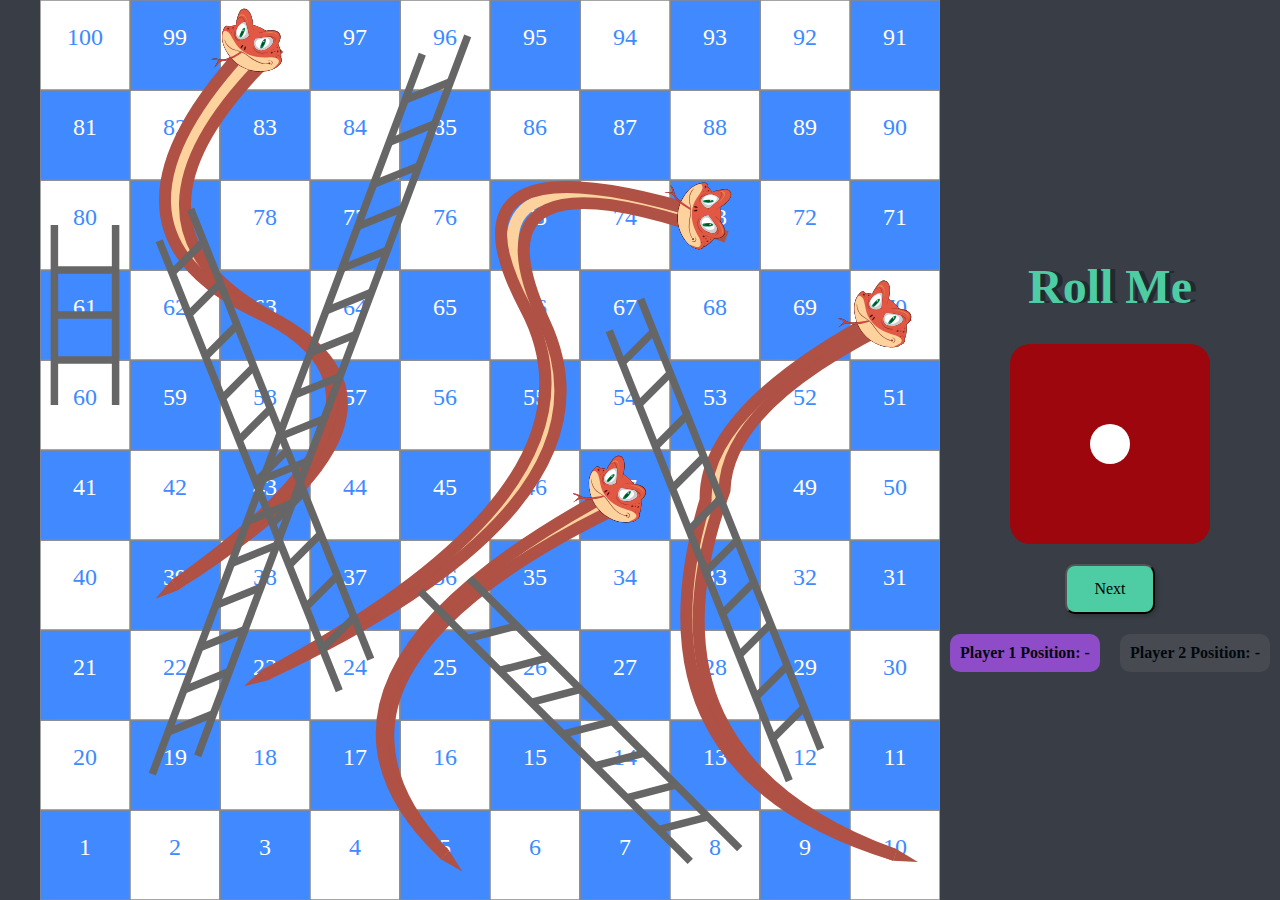
==== dice_game/snake_and_lader.html @ 99a7a760 "Intial setup" ====
<html>
    <head>
        <title>Snake and Ladder</title>
        <link rel="stylesheet" href="./css/dice.css" />
        <link href="../css/base/layout.css" rel="stylesheet">
        <link href="../css/base/base.css" rel="stylesheet">
        <link href="./css/snake_Ladder.css" rel="stylesheet"></link>
        <script src="./snake_and_ladder.js"></script>
        <script src="./dice.js"></script>
    </head>
    <body background="#45f35f">
      
        <div class="layout-row" style="height: 100%;">
            <div class="svgContainer">
                <svg style="height: 100%;" id="svg">
                  <defs>
                    <marker id="snake-tail" markerWidth="8" markerHeight="8" refX="5" refY="5"  orient="auto">
                        <path d="M 5 5.5 L 7 5 L5 4.5 z " stroke="none" fill="rgb(175 81 68)" style="stroke-width:0.5px" />

                      </marker>
                    
                    <marker id="snake-head" markerWidth="15" markerHeight="15" refX="5" refY="5" viewBox="-20 0 150 100" orient="auto">
                      
                       <g style="transform-origin:50px 50px; transform:rotate(252deg) translate(79px, -6px)">
                        <g transform="matrix(0.38, 0, 0, 0.46, -19, -33)" style="">
                            <g></g>
                            <path style="fill:#FED29D;" d="M 122.703 175.673 C 121.829 175.652 120.952 175.613 120.075 175.556 C 121.11 175.688 122.148 175.809 123.19 175.907 C 123.733 175.958 124.277 175.997 124.82 176.039 C 125.571 175.904 126.318 175.754 127.065 175.6 C 125.612 175.681 124.156 175.707 122.703 175.673 Z"></path>
                            <g transform="matrix(1, 0, 0, 1, 51.592352, 73.885325)">
                              <g>
                                <path d="M141.418,81.344c1.76-2.246,3.588-4.438,5.344-6.687c1.708-2.875,2.974-6.06,3.057-9.323
                                          c0.095-3.732-1.948-6.499-4.83-8.134c-1.088-2.441-2.605-4.663-4.329-6.714c-2.182-2.595-4.477-5.103-6.958-7.417
                                          c-2.321-2.166-4.814-4.059-7.449-5.729c0.71-4.661,0.413-10.032-2.101-14.013c-3.088-4.89-9.705-6.271-15.059-5.542
                                          c-6.295,0.857-12.218,3.582-17.672,6.735c-0.537,0.31-1.063,0.636-1.586,0.967c-4.638-0.574-9.326-0.873-14.045-0.929
                                          c-4.019-0.048-8.019,0.132-12.001,0.705c-1.62,0.233-3.225,0.524-4.825,0.84c-1.905-2.897-4.057-5.656-6.374-8.229
                                          c-3.753-4.167-8.083-7.915-13.167-10.366c-4.455-2.147-9.803-3.272-14.335-0.7c-2.323,1.319-4.22,3.356-4.952,5.959
                                          c-0.743,2.643-0.518,5.459-0.116,8.14c0.978,6.53,2.443,13.118,5.22,19.132c-1.352,0.619-2.684,1.284-3.992,2
                                          c-1.813,0.993-3.584,2.055-5.294,3.218c-1.03,0.701-2.099,1.42-3.086,2.225c-0.236-0.032-0.472-0.06-0.71-0.084
                                          c-2.335-0.235-5.014-0.028-6.518,2.023c-1.351,1.842-1.348,4.423-1.239,6.6c0.134,2.663,0.633,5.292,1.512,7.811
                                          C9.641,74.511,19.026,82.394,28.34,88.205c10.862,6.778,22.897,11.527,35.531,13.68c14.001,2.385,28.586,1.87,42.312-1.844
                                          c6.884-1.862,13.684-4.276,19.966-7.679c3.11-1.685,6.004-3.648,8.85-5.741C137.24,84.973,139.48,83.323,141.418,81.344z"></path>
                                <path style="fill:#FFFFFF;" d="M138.86,82.608c-2.638,2.212-5.48,4.278-8.355,6.172c-5.713,3.762-12.019,6.508-18.503,8.637
                                          c-13.092,4.298-26.863,5.899-40.591,4.606c-12.851-1.21-25.254-4.98-36.636-11.051c-9.386-5.006-18.744-11.489-24.632-20.538
                                          C6.922,65.482,4.855,59.576,5.248,53.61c0.082-1.247,0.286-2.596,0.99-3.66c0.919-1.387,2.492-1.762,4.071-1.774
                                          c0.123-0.001,0.245,0.002,0.368,0.004c0.031-0.012,0.066-0.019,0.109-0.013c0.048,0.006,0.097,0.011,0.145,0.017
                                          c0.202,0.006,0.404,0.015,0.606,0.025c0.091,0.001,0.182,0.005,0.272,0.01c0.028,0.002,0.055,0.007,0.083,0.009
                                          c0.037,0.003,0.075,0.003,0.112,0.006c-0.002,0.002-0.003,0.003-0.005,0.005c0.172,0.016,0.344,0.039,0.516,0.068
                                          c0.585,0.03,1.171,0.053,1.756,0.102c1.961,0.165,3.906,0.692,5.791,1.235c0.422,0.121,0.842,0.248,1.262,0.376
                                          c-2.391-1.003-4.815-1.891-7.362-2.363c0.804-0.604,1.603-1.217,2.43-1.781c1.67-1.139,3.385-2.217,5.141-3.219
                                          c1.296-0.739,2.614-1.444,3.949-2.114c0.352,0.739,0.721,1.471,1.116,2.191c0.007,0.012,0.017,0.015,0.028,0.017
                                          c-0.34-0.635-0.584-1.314-0.776-2.009c-0.045-0.106-0.092-0.211-0.136-0.317c0.01-0.005,0.021-0.01,0.031-0.015
                                          c-0.069-0.17-0.135-0.342-0.198-0.514c-0.012,0.005-0.024,0.01-0.035,0.016c-2.03-5.116-3.132-10.679-4.082-16.043
                                          c-0.965-5.448-2.169-12.032,2.994-15.762c4.466-3.226,10.2-1.953,14.769,0.346c4.616,2.323,8.643,5.702,12.114,9.5
                                          c2.42,2.648,4.728,5.394,6.804,8.32c-0.013,0.003-0.026,0.006-0.04,0.008c0.081,0.102,0.162,0.204,0.242,0.306
                                          c0.005-0.001,0.011-0.002,0.016-0.003c0.065,0.093,0.131,0.187,0.197,0.28c0.185,0.245,0.36,0.497,0.516,0.762
                                          c0.972,1.496,1.816,3.121,2.742,4.68c0.695,0.719,1.4,1.428,2.13,2.11c-1.542-2.485-2.874-5.077-4.449-7.551
                                          c-0.088-0.139-0.181-0.276-0.27-0.414c4.519-0.682,9.082-1.157,13.615-1.177c5.348-0.023,10.726,0.233,16.05,0.844
                                          c-2.291,1.527-4.469,3.223-6.631,4.928c-1.889,1.49-3.997,2.936-5.623,4.762c0.8-0.507,1.609-0.998,2.43-1.471
                                          c0.959-0.733,1.957-1.423,2.907-2.14c2.403-1.815,4.804-3.63,7.329-5.273c0.329-0.214,0.661-0.426,0.995-0.635
                                          c0.004,0,0.007,0.001,0.011,0.001c0.555-0.406,1.142-0.764,1.759-1.072c4.346-2.542,9.08-4.637,13.936-5.78
                                          c5.471-1.289,12.254-1.11,16.247,3.501c3.185,3.678,3.615,9.211,3.212,13.886c-0.01-0.006-0.02-0.012-0.031-0.018
                                          c-0.02,0.328-0.058,0.655-0.104,0.982c0.01,0.006,0.02,0.012,0.03,0.018c-0.682,5.813-3.06,11.104-6.305,15.938
                                          c-0.126,0.187,0.152,0.252,0.265,0.123c3.588-4.086,5.579-9.653,6.675-14.9c0.046-0.222,0.09-0.447,0.132-0.674
                                          c1.556,1.004,3.06,2.093,4.496,3.287c2.953,2.456,5.625,5.226,8.14,8.124c1.851,2.132,3.563,4.346,4.866,6.816
                                          c-1.495-0.615-3.137-0.963-4.784-1.022c-2.519-0.09-5.012,0.397-7.505,0.764c0.827-0.004,1.655-0.015,2.482-0.017
                                          c1.392-0.002,2.787,0.029,4.171,0.17c0.246,0.007,0.492,0.018,0.737,0.035c1.422,0.098,2.9,0.425,4.271,0.993
                                          c0.408,0.141,0.809,0.301,1.199,0.488c1.108,0.531,2.035,1.288,2.703,2.288c0.446,0.538,0.827,1.133,1.119,1.793
                                          c1.81,4.089,0.156,8.771-2.078,12.734c-0.029,0.021-0.056,0.045-0.082,0.075C143.517,77.492,141.589,80.32,138.86,82.608z"></path>
                                <path d="M119.555,34.862c-0.311-1.029-0.933-1.954-1.7-2.711c-0.976-0.963-2.214-1.743-3.563-2.043
                                          c-1.667-0.371-3.446-0.279-5.121-0.026c-1.815,0.274-3.587,0.79-5.311,1.413c-0.321,0.116-0.639,0.239-0.958,0.362
                                          c-0.336,0.143-0.671,0.29-1.003,0.443c-1.245,0.576-2.459,1.271-3.783,1.652c-1.415,0.685-2.811,1.41-4.19,2.155
                                          c-3.225,1.742-6.44,3.567-9.503,5.582c-1.657,1.09-3.288,2.221-4.993,3.236c-0.116,0.069-0.233,0.135-0.349,0.202
                                          c-0.013,0.052-0.042,0.102-0.095,0.14c-0.826,0.606-1.789,1.074-2.761,1.393c-0.546,0.179-1.203,0.344-1.821,0.308
                                          c0.519,0.157,1.04,0.193,1.599,0.06c-0.034,0.307-0.058,0.615-0.065,0.925c-0.031,1.432,0.182,2.869,0.608,4.236
                                          c0.85,2.73,2.458,5.324,4.61,7.218c4.158,3.66,10.365,4.406,15.538,2.779c5.594-1.759,10.341-5.708,13.729-10.421
                                          c1.526-2.123,2.839-4.438,3.759-6.889c0.859-2.288,1.506-4.993,0.665-7.383c-0.435-1.235-1.267-2.169-2.288-2.964
                                          c-1.147-0.892-2.477-1.541-3.878-1.921c-1.462-0.397-2.991-0.513-4.514-0.438c2.583-0.904,5.254-1.52,8.018-1.49
                                          c1.701,0.018,3.286,0.388,4.693,1.38c1.265,0.891,2.214,2.201,2.645,3.687C119.553,35.453,119.565,35.157,119.555,34.862z"></path>
                                <path style="fill:#FFFFFF;" d="M106.434,32.829c1.366,0.16,2.718,0.528,3.942,1.163c1.161,0.602,2.356,1.439,3.112,2.525
                                          c1.385,1.988,1.084,4.65,0.457,6.852c-0.665,2.337-1.772,4.541-3.064,6.592c-2.985,4.74-7.229,8.751-12.419,10.96
                                          c-4.879,2.077-10.79,2.061-15.332-0.882c-2.283-1.48-4.062-3.689-5.242-6.125c-1.051-2.169-1.606-4.597-1.463-7.004
                                          c0.652-0.214,1.271-0.531,1.883-0.834c1.584-0.785,3.077-1.729,4.557-2.692c3.001-1.953,6.065-3.79,9.195-5.529
                                          c3.165-1.759,6.401-3.387,9.746-4.775c0.167-0.069,0.335-0.137,0.502-0.205C103.674,32.714,105.048,32.666,106.434,32.829z"></path>
                                <path d="M62.909,46.594c-0.78,0.852-1.986-0.276-2.57-0.844c-0.887-0.86-1.631-1.867-2.455-2.786
                                          c-2.967-3.312-6.112-6.45-9.267-9.582c-2.849-2.828-5.723-5.75-9.215-7.791c-1.816-1.061-3.777-1.862-5.749-2.581
                                          c-1.718-0.627-3.587-1.308-5.447-1.098c-3.166,0.358-4.205,3.925-4.48,6.606c-0.032,0.307-0.061,0.615-0.088,0.923
                                          c-0.008,0.099,0.149,0.042,0.159-0.034c0.189-1.398,0.56-2.826,1.145-4.113c0.566-1.243,1.481-2.468,2.903-2.72
                                          c1.839-0.327,3.786,0.438,5.486,1.054c1.977,0.717,3.94,1.516,5.752,2.592c0.28,0.166,0.554,0.339,0.826,0.516
                                          c-0.809,0.154-1.508,0.704-2.127,1.23c-0.8,0.68-1.593,1.393-2.327,2.143c-1.635,1.672-2.968,3.655-3.957,5.77
                                          c-1,2.138-1.584,4.434-1.664,6.796c-0.08,2.373,0.298,4.761,1.033,7.015c0.668,2.049,1.572,4.158,3.005,5.794
                                          c1.362,1.556,3.1,2.762,4.985,3.599c1.885,0.837,3.94,1.29,6.007,1.128c2.276-0.179,4.436-0.996,6.405-2.125
                                          c2.015-1.156,3.843-2.643,5.493-4.272c1.594-1.575,2.767-3.557,3.496-5.67c0.14-0.406,0.255-0.818,0.359-1.233
                                          c0.631,0.452,1.378,0.768,2.097,0.423c0.254-0.122,0.449-0.324,0.613-0.548C63.533,46.502,63.087,46.399,62.909,46.594z"></path>
                                <path style="fill:#FFFFFF;" d="M60.034,46.496c-0.488,2.111-1.261,4.133-2.608,5.852c-0.666,0.85-1.455,1.595-2.258,2.313
                                          c-0.826,0.738-1.695,1.431-2.606,2.062c-1.817,1.258-3.835,2.286-6.007,2.752c-2.011,0.431-4.042,0.304-5.994-0.332
                                          c-1.892-0.616-3.667-1.652-5.141-2.988c-1.546-1.401-2.547-3.148-3.328-5.065c-1.708-4.195-2.241-8.971-0.742-13.308
                                          c0.731-2.115,1.843-4.108,3.232-5.861c0.686-0.866,1.443-1.68,2.258-2.426c0.722-0.661,1.409-1.372,2.233-1.911
                                          c0.368-0.24,0.759-0.481,1.18-0.618c2.949,1.987,5.469,4.566,7.982,7.061c3.135,3.114,6.252,6.242,9.193,9.543
                                          c0.796,0.893,1.523,1.849,2.393,2.675c0.072,0.068,0.148,0.139,0.228,0.21C60.043,46.467,60.037,46.481,60.034,46.496z"></path>
                                <path d="M46.787,62.12c-1.578,0.43-3.21,0.61-4.835,0.378c-1.555-0.222-3.048-0.716-4.427-1.469
                                          c-2.845-1.552-5.185-3.991-6.967-6.672c-0.502-0.756-0.967-1.528-1.416-2.316c-0.448-0.787-0.923-1.557-1.245-2.406
                                          c-0.02-0.052-0.111-0.004-0.095,0.042c0.272,0.774,0.495,1.56,0.805,2.321c0.308,0.757,0.701,1.485,1.109,2.193
                                          c0.845,1.469,1.912,2.841,3.08,4.066c2.225,2.334,5.165,4.29,8.408,4.772c1.882,0.28,3.834,0.066,5.609-0.616
                                          C46.971,62.353,47.009,62.06,46.787,62.12z"></path>
                                <path d="M114.156,57.917c-3.68,3.498-8.055,6.214-12.946,7.651c-2.409,0.708-4.905,1.107-7.417,1.138
                                          c-2.484,0.03-4.909-0.308-7.294-0.999c-1.381-0.4-2.724-0.935-3.998-1.601c-1.301-0.68-2.586-1.462-3.708-2.411
                                          c-0.037-0.031-0.114,0.039-0.072,0.075c1.02,0.885,2.051,1.738,3.205,2.445c1.084,0.664,2.23,1.229,3.414,1.691
                                          c2.368,0.924,4.927,1.363,7.463,1.435c5.151,0.146,10.371-1.322,14.839-3.848c2.525-1.427,4.898-3.194,6.854-5.344
                                          C114.742,57.878,114.375,57.709,114.156,57.917z"></path>
                                <path d="M58.341,66.52c-0.089-0.142-0.329-0.14-0.461-0.071c-0.231,0.121-0.43,0.292-0.603,0.493
                                          c-0.682,0.175-1.224,0.996-1.445,1.627c-0.395,1.129-0.422,2.433-0.169,3.596c0.11,0.506,0.287,1.075,0.662,1.45
                                          c0.153,0.153,0.352,0.12,0.526,0.009c0.462-0.294,0.74-0.827,0.959-1.311c0.292-0.645,0.484-1.334,0.628-2.026
                                          c0.149-0.713,0.251-1.441,0.243-2.171C58.675,67.579,58.633,66.988,58.341,66.52z"></path>
                                <path d="M63.617,67.009c0.089-0.142,0.329-0.14,0.461-0.071c0.231,0.121,0.43,0.292,0.603,0.493
                                          c0.682,0.175,1.224,0.996,1.445,1.627c0.395,1.129,0.422,2.433,0.169,3.596c-0.11,0.506-0.287,1.075-0.662,1.45
                                          c-0.154,0.153-0.352,0.12-0.526,0.009c-0.462-0.294-0.74-0.827-0.959-1.311c-0.292-0.645-0.484-1.334-0.629-2.026
                                          c-0.148-0.713-0.251-1.442-0.243-2.171C63.282,68.069,63.324,67.478,63.617,67.009z"></path>
                                <g>
                                  <g>
                                    <path d="M17.984,65.986c0.001,0,0.001,0,0.002,0c0,0,0,0,0,0C18.102,65.98,17.933,65.979,17.984,65.986z"></path>
                                    <path d="M17.858,66.573c0.009-0.009,0.018-0.018,0.022-0.024c-0.001,0-0.001,0.001-0.002,0.001
                                                  C17.864,66.563,17.858,66.57,17.858,66.573z"></path>
                                    <polygon points="17.882,66.546 17.882,66.547 17.881,66.548 17.881,66.547 					"></polygon>
                                    <path d="M117.377,72.755c-0.003,0.022-0.007,0.044-0.01,0.066c-0.001,0.004-0.001,0.006-0.001,0.009
                                                  c-0.001,0.003-0.002,0.004-0.003,0.007c-0.006,0.02-0.013,0.039-0.019,0.058c-0.045-0.037-0.096-0.068-0.143-0.102
                                                  c0.025-0.011,0.05-0.023,0.074-0.039c0.038-0.019,0.073-0.043,0.105-0.071C117.38,72.707,117.38,72.731,117.377,72.755z"></path>
                                  </g>
                                </g>
                                <g>
                                  <ellipse style="fill:#231F20;" cx="96.52" cy="48.929" rx="3.786" ry="10.149"></ellipse>
                                  <path style="fill:#FFFFFF;" d="M97.007,44.451c0,0.789-0.594,1.428-1.326,1.428s-1.326-0.639-1.326-1.428
                                              c0-0.789,0.594-1.428,1.326-1.428S97.007,43.663,97.007,44.451z"></path>
                                </g>
                                <g>
                                  <ellipse style="fill:#231F20;" cx="44.893" cy="47.264" rx="3.299" ry="10.149"></ellipse>
                                  <path style="fill:#FFFFFF;" d="M45.317,42.786c0,0.789-0.517,1.428-1.156,1.428c-0.638,0-1.156-0.639-1.156-1.428
                                              c0-0.789,0.517-1.428,1.156-1.428C44.8,41.358,45.317,41.998,45.317,42.786z"></path>
                                </g>
                                <g>
                                  <path d="M129.083,74.553c-0.318-0.207-0.725-0.242-1.094-0.225c-0.454,0.021-0.904,0.098-1.351,0.18
                                              c-0.24,0.044-0.476,0.103-0.714,0.155c-0.272,0.059-0.617,0.076-0.839,0.257c-0.111,0.09-0.231,0.232-0.19,0.389
                                              c0.015,0.057,0.051,0.093,0.094,0.12c-0.002,0.002-0.005,0.003-0.007,0.005c0.004,0.004,0.01,0.006,0.014,0.01
                                              c-0.021,0.139,0.01,0.287,0.141,0.366c0.321,0.193,0.64,0.386,0.958,0.58c-0.57,0.363-1.182,0.669-1.774,0.944
                                              c-1.301,0.606-2.657,1.092-4.017,1.546c-3.397,1.134-6.84,2.059-10.387,2.585c-7.854,1.166-15.955,0.466-23.793-0.503
                                              c-3.993-0.493-7.969-1.11-11.942-1.742c-3.993-0.635-7.966-1.001-12.014-0.869c-3.973,0.13-7.928,0.638-11.831,1.379
                                              c-3.786,0.719-7.533,1.268-11.4,1.069c-3.823-0.197-7.719-0.934-11.303-2.295c-1.769-0.672-3.484-1.482-5.158-2.362
                                              c-0.8-0.421-1.573-0.855-2.298-1.397c-0.689-0.516-1.347-1.078-2.044-1.582c-0.635-0.459-1.326-0.856-2.04-1.177
                                              c-0.069-0.031-0.19,0.092-0.113,0.145c1.407,0.971,2.483,2.349,3.837,3.392c1.469,1.132,3.222,1.98,4.888,2.782
                                              c3.472,1.671,7.235,2.65,11.048,3.148c3.734,0.488,7.505,0.363,11.22-0.218c2.04-0.319,4.056-0.772,6.096-1.094
                                              c2.056-0.325,4.125-0.576,6.201-0.726c4.118-0.298,8.273-0.211,12.361,0.387c4.053,0.593,8.088,1.287,12.149,1.828
                                              c7.947,1.058,16.135,1.876,24.138,0.986c3.87-0.431,7.66-1.31,11.359-2.519c2.532-0.828,5.344-1.626,7.482-3.289
                                              c0.377,0.243,0.751,0.493,1.113,0.764c0.297,0.222,0.784-0.044,0.94-0.315C129.199,76.591,130.012,75.156,129.083,74.553z
                                               M127.978,76.088c0.025-0.023,0.048-0.049,0.069-0.075c0.047-0.023,0.093-0.047,0.14-0.07c0.044-0.022,0.086-0.048,0.126-0.076
                                              c-0.027,0.096-0.053,0.192-0.089,0.286c-0.011,0.028-0.023,0.055-0.034,0.083C128.12,76.186,128.049,76.137,127.978,76.088z"></path>
                                  <path d="M132.43,71.592c-1.602-1.986-4.476-1.639-6.669-1.045c-1.45,0.393-2.81,0.96-4.174,1.575
                                              c-0.147,0.066-0.122,0.284,0.053,0.21c1.081-0.46,2.263-0.788,3.41-1.038c1.163-0.253,2.375-0.447,3.569-0.398
                                              c0.975,0.04,1.925,0.278,2.641,0.979c0.603,0.59,0.967,1.419,1.039,2.255c0.087,1.003-0.239,2.006-0.882,2.779
                                              c-0.135,0.162-0.236,0.419-0.029,0.572c0.202,0.15,0.504,0.004,0.655-0.146C133.561,75.823,133.798,73.288,132.43,71.592z"></path>
                                  <path d="M58.861,79.228c-0.045,0.08-0.072,0.17-0.065,0.258c-0.394,0.587-0.802,1.165-1.223,1.733
                                              c-1.402,1.891-2.93,3.681-4.485,5.446c-3.022,3.43-6.079,6.856-9.304,10.097c-1.624,1.632-3.305,3.211-5.086,4.672
                                              c-1.743,1.43-3.589,2.79-5.569,3.876c-4.208,2.307-9.016,2.816-13.625,3.854c-1.384,0.312-2.783,0.657-4.153,1.077
                                              c-1.324,0.643-2.6,1.386-3.805,2.235c-0.943,0.665-1.856,1.396-2.634,2.252c-0.089,0.098-0.179,0.201-0.267,0.306
                                              c1.935-0.685,3.791-1.58,5.738-2.237c1.088-0.367,2.208-0.659,3.318-0.948c1.167-0.304,2.344-0.573,3.535-0.761
                                              c1.076-0.169,2.167-0.266,3.255-0.216c-0.815,1.421-0.963,3.154-1.081,4.764c-0.165,2.259-0.49,4.507-0.556,6.772
                                              c-0.016,0.563-0.049,1.133-0.042,1.697c0.006,0.475,0.067,0.976,0.355,1.365c0.014-0.57,0.081-1.14,0.176-1.692
                                              c0.217-1.263,0.59-2.496,1.016-3.703c0.396-1.123,0.819-2.244,1.285-3.339c0.171-0.402,0.355-0.798,0.552-1.187
                                              c0.209-0.553,0.449-1.097,0.74-1.623c0.87-1.575,2.105-2.873,3.568-3.91c1.52-1.078,3.205-1.899,4.783-2.887
                                              c2.341-1.03,4.414-2.552,6.378-4.174c2.005-1.656,3.908-3.43,5.868-5.138c1.006-0.877,2.043-1.716,3.03-2.613
                                              c0.993-0.903,1.948-1.848,2.858-2.836c0.9-0.977,1.751-1.997,2.559-3.05c0.795-1.036,1.503-2.133,2.287-3.177
                                              c1.705-2.27,3.646-4.391,4.92-6.948C61.743,79.223,60.301,79.195,58.861,79.228z"></path>
                                </g>
                              </g>
                              <g>
                                <path style="fill:#7F271D;" d="M141.409,81.21c1.759-2.246,3.588-4.438,5.343-6.687c1.708-2.876,2.975-6.06,3.057-9.323
                                          c0.095-3.732-1.948-6.499-4.83-8.133c-1.088-2.441-2.605-4.663-4.329-6.714c-2.182-2.595-4.477-5.103-6.957-7.417
                                          c-2.321-2.166-4.814-4.059-7.449-5.729c0.71-4.661,0.413-10.032-2.101-14.013c-3.088-4.89-9.705-6.271-15.059-5.542
                                          c-6.295,0.857-12.218,3.582-17.672,6.735c-0.537,0.31-1.063,0.636-1.586,0.967c-4.638-0.574-9.326-0.873-14.045-0.929
                                          c-4.019-0.048-8.019,0.132-12.001,0.705c-1.62,0.233-3.225,0.524-4.825,0.84c-1.905-2.897-4.057-5.656-6.374-8.229
                                          c-3.753-4.167-8.083-7.915-13.167-10.366C34.96,5.226,29.611,4.101,25.08,6.673c-2.323,1.319-4.22,3.356-4.952,5.959
                                          c-0.743,2.643-0.518,5.459-0.116,8.14c0.978,6.53,2.443,13.118,5.22,19.132c-1.352,0.619-2.684,1.284-3.992,2
                                          c-1.813,0.993-3.584,2.055-5.294,3.218c-1.03,0.701-2.099,1.42-3.086,2.225c-0.236-0.032-0.472-0.06-0.71-0.084
                                          c-2.335-0.234-5.014-0.028-6.518,2.023c-1.351,1.842-1.348,4.423-1.239,6.6c0.134,2.663,0.633,5.292,1.511,7.811
                                          C9.632,74.378,19.017,82.26,28.331,88.072c10.862,6.777,22.897,11.527,35.531,13.679c14,2.385,28.586,1.87,42.312-1.844
                                          c6.884-1.862,13.684-4.276,19.966-7.679c3.11-1.685,6.004-3.648,8.851-5.741C137.231,84.839,139.471,83.189,141.409,81.21z"></path>
                                <path style="fill:#E15845;" d="M138.852,82.474c-2.638,2.212-5.48,4.279-8.355,6.172c-5.713,3.762-12.019,6.508-18.503,8.637
                                          c-13.092,4.298-26.863,5.899-40.591,4.606c-12.851-1.21-25.254-4.979-36.636-11.051C25.381,85.832,16.022,79.349,10.135,70.3
                                          c-3.221-4.951-5.288-10.857-4.895-16.824c0.082-1.247,0.286-2.596,0.99-3.66c0.918-1.387,2.492-1.762,4.071-1.774
                                          c0.123-0.001,0.245,0.002,0.368,0.004c0.031-0.012,0.066-0.019,0.109-0.013c0.048,0.006,0.097,0.011,0.145,0.017
                                          c0.202,0.006,0.404,0.015,0.606,0.025c0.091,0.001,0.182,0.005,0.271,0.01c0.028,0.002,0.055,0.007,0.083,0.009
                                          c0.037,0.003,0.075,0.003,0.112,0.006c-0.002,0.002-0.004,0.004-0.005,0.005c0.172,0.016,0.344,0.039,0.515,0.068
                                          c0.585,0.03,1.171,0.053,1.756,0.102c1.961,0.165,3.906,0.692,5.791,1.235c0.422,0.122,0.842,0.248,1.262,0.376
                                          c-2.391-1.003-4.816-1.891-7.362-2.363c0.804-0.604,1.603-1.217,2.43-1.781c1.67-1.139,3.385-2.217,5.141-3.219
                                          c1.296-0.739,2.614-1.444,3.949-2.114c0.352,0.739,0.721,1.471,1.116,2.191c0.007,0.012,0.017,0.015,0.028,0.017
                                          c-0.34-0.635-0.584-1.314-0.776-2.009c-0.045-0.106-0.092-0.211-0.136-0.317c0.01-0.005,0.021-0.01,0.031-0.015
                                          c-0.069-0.171-0.135-0.342-0.199-0.514c-0.012,0.005-0.023,0.01-0.035,0.016c-2.03-5.116-3.132-10.679-4.082-16.043
                                          c-0.965-5.448-2.169-12.032,2.994-15.762c4.466-3.226,10.2-1.953,14.769,0.346c4.616,2.323,8.643,5.702,12.114,9.5
                                          c2.42,2.648,4.728,5.394,6.804,8.32c-0.013,0.003-0.026,0.005-0.04,0.008c0.081,0.102,0.162,0.204,0.242,0.306
                                          c0.006-0.001,0.011-0.002,0.016-0.003c0.065,0.093,0.131,0.187,0.197,0.28c0.185,0.245,0.36,0.497,0.516,0.762
                                          c0.972,1.496,1.816,3.121,2.742,4.68c0.695,0.719,1.4,1.428,2.13,2.11c-1.542-2.485-2.874-5.077-4.449-7.551
                                          c-0.088-0.139-0.181-0.276-0.271-0.414c4.519-0.682,9.082-1.157,13.615-1.177c5.348-0.023,10.726,0.233,16.05,0.844
                                          c-2.291,1.527-4.469,3.223-6.631,4.928c-1.89,1.49-3.997,2.936-5.623,4.762c0.8-0.507,1.609-0.998,2.43-1.471
                                          c0.959-0.733,1.957-1.422,2.907-2.14c2.403-1.815,4.804-3.629,7.329-5.273c0.329-0.214,0.661-0.426,0.995-0.636
                                          c0.004,0,0.007,0.001,0.011,0.001c0.555-0.406,1.142-0.764,1.759-1.072c4.346-2.542,9.08-4.637,13.936-5.78
                                          c5.471-1.289,12.254-1.11,16.247,3.501c3.184,3.678,3.615,9.211,3.212,13.886c-0.01-0.006-0.02-0.012-0.03-0.018
                                          c-0.02,0.328-0.058,0.655-0.104,0.982c0.01,0.006,0.02,0.012,0.03,0.018c-0.682,5.813-3.06,11.104-6.305,15.938
                                          c-0.126,0.187,0.152,0.252,0.265,0.123c3.588-4.087,5.579-9.653,6.675-14.901c0.046-0.222,0.09-0.447,0.132-0.674
                                          c1.556,1.004,3.061,2.093,4.496,3.287c2.953,2.456,5.625,5.226,8.14,8.124c1.851,2.132,3.563,4.346,4.866,6.816
                                          c-1.495-0.615-3.137-0.963-4.784-1.022c-2.519-0.09-5.012,0.397-7.505,0.764c0.827-0.004,1.655-0.015,2.482-0.017
                                          c1.392-0.002,2.787,0.029,4.171,0.17c0.246,0.007,0.492,0.018,0.737,0.035c1.422,0.098,2.9,0.425,4.271,0.993
                                          c0.408,0.141,0.809,0.301,1.199,0.488c1.108,0.531,2.035,1.288,2.703,2.288c0.446,0.538,0.827,1.133,1.119,1.793
                                          c1.81,4.089,0.156,8.77-2.078,12.734c-0.029,0.021-0.056,0.045-0.082,0.075C143.508,77.358,141.58,80.186,138.852,82.474z"></path>
                                <path style="fill:#E15845;" d="M62.036,31.106c3.254-0.582,6.566-0.89,9.872-0.872c3.224,0.018,6.489,0.336,9.593,1.239
                                          c0.242-0.186,0.482-0.372,0.718-0.558c2.162-1.705,4.34-3.401,6.631-4.928c-5.325-0.611-10.702-0.867-16.05-0.844
                                          c-4.533,0.019-9.096,0.494-13.615,1.177c0.09,0.138,0.182,0.275,0.27,0.414C60.367,28.166,61.199,29.637,62.036,31.106z"></path>
                                <path style="fill:#E15845;" d="M15.248,74.186c-2.143-4.119-4.072-8.501-4.766-13.125c-0.327-2.175-0.415-4.532,0.417-6.612
                                          c0.76-1.901,2.255-3.372,4.279-3.834c2.139-0.489,4.417-0.019,6.467,0.636c1.233,0.394,2.43,0.887,3.609,1.422
                                          c-0.721-0.652-1.471-1.27-2.26-1.842c-1.402-1.017-2.884-1.917-4.361-2.819c-0.28-0.171-0.238-0.518,0-0.697
                                          c1.929-1.452,3.839-3.194,6.14-4.031c0.439-0.16,0.902-0.285,1.369-0.205c0.532,0.09,1.046,0.33,1.526,0.567
                                          c0.089,0.044,0.175,0.093,0.263,0.139c-0.767-1.147-1.505-2.314-2.225-3.492l-0.003,0.001c0.044,0.107,0.091,0.211,0.136,0.317
                                          c0.192,0.695,0.436,1.374,0.776,2.009c-0.011-0.002-0.022-0.005-0.028-0.017c-0.395-0.72-0.764-1.452-1.116-2.191
                                          c-1.335,0.67-2.653,1.375-3.949,2.114c-1.756,1.002-3.471,2.08-5.141,3.218c-0.827,0.564-1.626,1.177-2.43,1.781
                                          c2.546,0.473,4.97,1.361,7.362,2.363c-0.42-0.128-0.84-0.255-1.262-0.376c-1.886-0.543-3.83-1.07-5.791-1.235
                                          c-0.584-0.049-1.17-0.072-1.756-0.102c-0.171-0.028-0.343-0.052-0.515-0.068c0.002-0.002,0.003-0.004,0.005-0.005
                                          c-0.037-0.003-0.074-0.003-0.112-0.006c-0.028-0.002-0.055-0.007-0.083-0.009c-0.089-0.006-0.18-0.009-0.271-0.01
                                          c-0.202-0.011-0.404-0.019-0.606-0.025c-0.048-0.006-0.097-0.01-0.145-0.016c-0.043-0.006-0.078,0.001-0.109,0.013
                                          c-0.123-0.002-0.245-0.005-0.368-0.004c-1.579,0.012-3.152,0.387-4.071,1.774c-0.705,1.064-0.908,2.414-0.99,3.66
                                          C4.846,59.443,6.913,65.349,10.135,70.3c2.312,3.554,5.165,6.707,8.339,9.535C17.33,77.992,16.249,76.11,15.248,74.186z"></path>
                                <path style="fill:#E15845;" d="M147.979,61.881c-0.292-0.66-0.673-1.255-1.119-1.793c-0.668-1-1.595-1.757-2.703-2.288
                                          c-0.389-0.187-0.79-0.347-1.199-0.488c-1.37-0.568-2.849-0.895-4.271-0.993c-0.245-0.017-0.491-0.028-0.737-0.035
                                          c-1.384-0.141-2.779-0.173-4.171-0.17c-0.827,0.001-1.655,0.013-2.482,0.017c2.493-0.367,4.986-0.853,7.505-0.764
                                          c1.647,0.059,3.288,0.407,4.784,1.022c-1.303-2.47-3.015-4.684-4.866-6.816c-2.515-2.897-5.187-5.668-8.14-8.124
                                          c-1.436-1.194-2.94-2.283-4.496-3.287c-0.042,0.227-0.086,0.452-0.132,0.674c-0.726,3.475-1.848,7.087-3.563,10.32
                                          c0.645-0.336,1.33-0.584,2.06-0.685c1.371-0.189,2.625,0.223,3.84,0.828c2.367,1.178,5.029,3.052,6.052,5.587
                                          c0.128,0.318-0.232,0.54-0.497,0.497c-3.485-0.567-6.802,0.924-9.934,2.396c3.186-0.202,6.394-0.427,9.578-0.082
                                          c2.924,0.316,6.247,1.126,8.005,3.707c2.13,3.126,0.918,7.377-0.769,10.403c-2.226,3.993-5.686,7.267-9.262,10.046
                                          c-3.806,2.958-7.999,5.336-12.321,7.453c-5.212,2.552-10.64,4.66-16.192,6.343c-11.252,3.41-23.139,5.225-34.896,5.354
                                          c-1.167,0.013-2.334,0.004-3.499-0.013c2.267,0.379,4.552,0.681,6.851,0.897c13.728,1.293,27.499-0.308,40.591-4.606
                                          c6.485-2.129,12.79-4.875,18.503-8.637c2.875-1.893,5.717-3.959,8.355-6.172c2.728-2.288,4.656-5.116,6.967-7.784
                                          c0.026-0.03,0.054-0.053,0.082-0.075C148.135,70.652,149.788,65.97,147.979,61.881z"></path>
                                <path style="fill:#E5894C;" d="M116.994,23.399c-1.234-0.934-2.748-1.423-4.269-1.622c-3.196-0.418-6.638,0.158-9.69,1.112
                                          c-4.158,1.301-8.076,3.365-11.665,5.819c-2.282,1.561-4.498,3.27-6.595,5.091c0.613-0.424,1.23-0.84,1.854-1.244
                                          c3.074-1.987,6.294-3.75,9.62-5.276c2.974-1.365,6.073-2.661,9.255-3.454c4.379-1.09,9.819-1.23,13.373,1.765
                                          C118.398,24.751,117.783,23.996,116.994,23.399z"></path>
                                <path style="fill:#E5894C;" d="M31.778,16.644c-1.652-0.386-3.487-0.547-5.094,0.113c-1.584,0.651-2.542,2.034-3.065,3.611
                                          c-0.527,1.586-0.722,3.288-0.644,4.954c0.035,0.741,0.127,1.504,0.316,2.237c0.178-2.609,0.907-5.286,2.781-7.153
                                          c1.861-1.855,4.492-2.311,7.006-1.843c3.709,0.69,6.987,2.984,9.879,5.29c1.645,1.312,3.22,2.708,4.805,4.09
                                          c0.607,0.529,1.215,1.054,1.823,1.581c-0.076-0.091-0.15-0.183-0.227-0.274C44.668,23.73,39.058,18.345,31.778,16.644z"></path>
                                <path style="fill:#E15845;" d="M32.138,6.429c2.029,0.45,3.935,1.294,5.657,2.452c1.706,1.148,3.249,2.52,4.764,3.904
                                          c3.2,2.922,6.163,6.135,8.852,9.535c1.359,1.718,2.645,3.497,3.789,5.366c0.777,1.27,1.52,2.569,2.036,3.968
                                          c0.437,1.184,0.828,2.393,1.113,3.623c0.219,0.945,0.584,2.297,0.114,3.224c-0.522,1.031-1.794,0.631-2.569,0.171
                                          c-1.093-0.649-2.024-1.574-2.908-2.477c-1.146-1.17-2.321-2.306-3.444-3.499c-1.333-1.417-2.645-2.854-4.006-4.244
                                          c-2.692-2.75-5.623-5.382-9.153-7.002c-2.892-1.327-6.34-1.458-8.922,0.613c-2.208,1.771-3.264,4.533-3.495,7.295
                                          c2.368-2.427,6.097-4.151,9.236-2.254c0.21,0.127,0.282,0.459,0.082,0.634c-0.371,0.326-0.729,0.667-1.07,1.025
                                          c-2.861,3.007-4.511,7.022-5.237,11.066c-0.76,4.231-0.525,8.703,0.838,12.79c1.306,3.917,3.771,7.489,7.376,9.605
                                          c2.566,1.506,5.436,2.164,8.401,1.884c3.063-0.289,5.999-1.487,8.619-3.058c2.422-1.452,4.629-3.274,6.542-5.352
                                          c1.843-2.002,3.594-4.512,3.536-7.348c-0.005-0.259,0.263-0.463,0.511-0.389c1.535,0.453,2.152-1.058,2.437-2.298
                                          c0.35-1.523,0.373-3.123,0.335-4.679c-0.039-1.58-0.18-3.085-0.65-4.609c-1.138-3.689-3.516-6.771-5.395-10.105
                                          c-0.114,0.017-0.228,0.032-0.341,0.049c0.09,0.138,0.182,0.275,0.27,0.414c1.575,2.474,2.907,5.066,4.449,7.551
                                          c-0.73-0.682-1.435-1.391-2.13-2.11c-0.926-1.559-1.771-3.184-2.742-4.68c-0.156-0.265-0.331-0.517-0.516-0.762
                                          c-0.066-0.093-0.131-0.186-0.196-0.28c-0.006,0.001-0.011,0.002-0.017,0.003c-0.08-0.102-0.161-0.205-0.242-0.306
                                          c0.013-0.003,0.026-0.006,0.04-0.008c-2.076-2.926-4.384-5.672-6.804-8.32c-3.471-3.798-7.498-7.177-12.114-9.5
                                          c-3.128-1.574-6.802-2.667-10.242-2.164C30.008,6.099,31.08,6.195,32.138,6.429z"></path>
                                <path style="fill:#E15845;" d="M124.078,25.803c-0.006,0.325-0.035,0.649-0.114,0.964c-0.315,1.263-1.484,2.011-2.767,1.921
                                          c-1.802-0.127-3.479-1.401-4.954-2.329c-0.807-0.507-1.619-1.032-2.493-1.419c-1.087-0.483-2.354-0.584-3.53-0.613
                                          c-2.735-0.067-5.429,0.593-7.993,1.496c-5.152,1.815-9.832,4.527-14.296,7.646c-4.091,2.858-7.347,6.825-11.701,9.318
                                          c-0.147,0.084-0.373,0.072-0.489-0.063c-1.061-1.235-0.69-2.838,0-4.161c0.887-1.7,2.239-3.168,3.581-4.519
                                          c0.081-0.082,0.166-0.16,0.248-0.241c-0.182,0.135-0.366,0.266-0.546,0.403c-0.82,0.473-1.63,0.964-2.43,1.471
                                          c1.626-1.826,3.734-3.272,5.623-4.762c2.162-1.705,4.34-3.401,6.631-4.928c-0.397-0.046-0.795-0.085-1.193-0.127
                                          c-0.29,0.18-0.584,0.353-0.871,0.538c-5.153,3.324-10.103,7.642-12.555,13.399c-1.257,2.949-1.65,6.081-1.47,9.265
                                          c0.174,3.069,0.827,6.165,2.219,8.922c1.419,2.81,3.575,5.045,6.321,6.578c2.782,1.553,5.919,2.366,9.094,2.508
                                          c6.488,0.289,12.929-1.963,18.485-5.172c3.719-2.148,7.348-4.808,10.173-8.104c-0.067-0.024-0.105-0.086-0.043-0.18
                                          c3.245-4.834,5.623-10.126,6.305-15.938c-0.01-0.006-0.02-0.012-0.03-0.018c0.046-0.326,0.084-0.653,0.104-0.982
                                          c0.01,0.006,0.021,0.012,0.03,0.018C125.725,33.163,125.552,29.144,124.078,25.803z"></path>
                                <path style="fill:#FED29D;" d="M142.028,76.853c1.195-2.24,2.281-4.622,2.741-7.135c0.331-1.812,0.29-3.907-0.998-5.36
                                          c-1.701-1.919-4.624-2.175-7.018-2.192c-4.992-0.035-9.844,1.409-14.321,3.539c-8.785,4.18-17.913,7.554-27.445,9.577
                                          c-9.402,1.996-19.113,2.704-28.681,1.649c-4.806-0.53-9.564-1.494-14.185-2.92c-4.721-1.458-9.176-3.488-13.504-5.859
                                          c-4.158-2.278-8.209-4.744-12.339-7.071c-3.84-2.163-8.143-4.405-12.67-4.34c-2.029,0.029-4.747,0.487-5.914,2.384
                                          c-0.914,1.484-0.611,3.375-0.133,4.952c0.691,2.28,1.887,4.4,3.148,6.407c1.187,1.891,2.491,3.708,3.846,5.484
                                          c5.645,6.187,12.917,10.977,20.212,14.869c11.382,6.071,23.785,9.84,36.636,11.051c13.728,1.293,27.499-0.308,40.591-4.606
                                          c6.485-2.129,12.79-4.875,18.503-8.637c2.684-1.767,5.332-3.691,7.819-5.738C139.659,80.952,140.915,78.939,142.028,76.853z"></path>
                                <path style="fill:#FED29D;" d="M127.098,86.252c-6.401,3.071-12.96,5.621-19.825,7.45c-13.458,3.586-27.59,4.74-41.455,3.441
                                          c-12.988-1.217-26.513-4.342-37.482-11.707c-5.375-3.609-10.122-8.449-13.606-13.912c-1.662-2.607-2.913-5.448-3.91-8.371
                                          c-0.603-1.768-1.171-3.877-0.855-5.79c-0.932,0.363-1.754,0.92-2.272,1.761c-0.914,1.484-0.611,3.375-0.133,4.952
                                          c0.691,2.28,1.887,4.4,3.148,6.407c1.187,1.891,2.491,3.708,3.846,5.484c5.645,6.188,12.917,10.978,20.212,14.869
                                          c11.382,6.071,23.785,9.84,36.636,11.051c13.728,1.293,27.499-0.308,40.591-4.606c6.485-2.129,12.79-4.875,18.503-8.637
                                          c2.684-1.767,5.332-3.691,7.819-5.738c0.98-1.428,1.912-2.887,2.778-4.382C136.694,81.531,131.88,83.958,127.098,86.252z"></path>
                                <path style="fill:#FED29D;" d="M133.335,69.404c-1.3-0.657-2.9-0.641-4.307-0.43c-1.597,0.24-3.168,0.759-4.602,1.502
                                          c-0.676,0.351-1.385,0.764-1.99,1.278c0.933-0.383,1.891-0.709,2.864-0.969c2.181-0.581,5.525-1.194,7.07,0.974
                                          c1.167,1.637,0.566,3.841-0.048,5.719c1.248-1.102,2.255-2.617,2.653-4.174C135.389,71.686,134.851,70.17,133.335,69.404z"></path>
                                <path style="fill:#FED29D;" d="M124.767,76.092c-0.922,0.34-1.854,0.651-2.796,0.931c-3.822,1.137-7.767,1.793-11.715,2.303
                                          c-4.028,0.52-8.047,0.853-12.111,0.839c-8.231-0.027-16.404-1.111-24.585-1.891c-4.097-0.391-8.205-0.706-12.322-0.772
                                          c-3.578-0.057-7.131,0.143-10.691,0.475c-6.234,0.58-12.525,1.346-18.789,0.768c-4.554-0.42-8.967-1.661-12.771-4.053
                                          c2.087,2.625,5.053,4.561,8.068,5.937c3.954,1.805,8.317,2.499,12.645,2.413c2.423-0.048,4.835-0.33,7.221-0.747
                                          c2.327-0.406,4.617-0.992,6.955-1.333c4.415-0.645,8.886-0.686,13.331-0.379c8.906,0.616,17.655,2.548,26.539,3.358
                                          c4.454,0.406,8.946,0.525,13.401,0.067c2.062-0.212,4.127-0.472,6.178-0.778c2.546-0.38,5.105-0.827,7.572-1.575
                                          c0.984-0.299,1.983-0.639,2.865-1.178c0.499-0.305,1.08-0.749,1.044-1.337c-0.016-0.26,0.178-0.389,0.38-0.388
                                          c-0.018-0.031-0.032-0.064-0.05-0.095c-0.26-0.451,0.438-0.857,0.697-0.408c0.353,0.611,0.613,1.268,0.938,1.893
                                          c1.032-0.465,1.822-1.569,2.273-2.548c0.476-1.035,0.78-2.691-0.354-3.432c-0.992-0.648-2.476-0.519-3.59-0.383
                                          c-0.83,0.101-1.697,0.263-2.509,0.538c0.776,0.304,1.543,0.631,2.272,1.038C125.187,75.535,125.077,75.978,124.767,76.092z"></path>
                                <path style="fill:#7F271D;" d="M119.547,34.729c-0.312-1.029-0.933-1.955-1.7-2.711c-0.976-0.963-2.213-1.743-3.563-2.043
                                          c-1.667-0.371-3.446-0.279-5.121-0.026c-1.815,0.274-3.587,0.79-5.311,1.413c-0.321,0.116-0.639,0.239-0.958,0.362
                                          c-0.336,0.143-0.671,0.29-1.003,0.443c-1.245,0.576-2.459,1.272-3.782,1.652c-1.415,0.685-2.811,1.41-4.19,2.155
                                          c-3.225,1.742-6.44,3.567-9.504,5.582c-1.657,1.09-3.287,2.221-4.993,3.236c-0.116,0.069-0.233,0.135-0.349,0.202
                                          c-0.013,0.052-0.042,0.102-0.095,0.14c-0.826,0.606-1.789,1.074-2.761,1.393c-0.546,0.179-1.203,0.344-1.821,0.308
                                          c0.519,0.157,1.04,0.193,1.599,0.06c-0.034,0.307-0.058,0.615-0.065,0.925c-0.031,1.432,0.182,2.869,0.608,4.236
                                          c0.85,2.73,2.458,5.324,4.61,7.218c4.158,3.66,10.365,4.406,15.538,2.779c5.594-1.759,10.341-5.708,13.729-10.421
                                          c1.526-2.123,2.839-4.438,3.759-6.89c0.859-2.288,1.506-4.993,0.665-7.382c-0.435-1.235-1.267-2.169-2.288-2.964
                                          c-1.147-0.892-2.476-1.541-3.878-1.921c-1.462-0.397-2.991-0.513-4.514-0.438c2.583-0.904,5.254-1.52,8.018-1.49
                                          c1.701,0.018,3.286,0.388,4.693,1.379c1.265,0.891,2.215,2.201,2.645,3.687C119.544,35.319,119.556,35.023,119.547,34.729z"></path>
                                <path style="fill:#FFFFFF;" d="M106.425,32.695c1.366,0.16,2.717,0.528,3.941,1.163c1.161,0.602,2.356,1.439,3.112,2.525
                                          c1.385,1.988,1.084,4.65,0.457,6.852c-0.665,2.337-1.772,4.541-3.063,6.592c-2.985,4.74-7.229,8.751-12.419,10.96
                                          c-4.879,2.077-10.79,2.061-15.332-0.882c-2.283-1.48-4.062-3.689-5.242-6.125c-1.051-2.169-1.606-4.597-1.463-7.004
                                          c0.652-0.214,1.271-0.531,1.883-0.834c1.584-0.785,3.077-1.729,4.557-2.692c3.001-1.952,6.065-3.79,9.195-5.529
                                          c3.165-1.759,6.401-3.387,9.746-4.775c0.167-0.069,0.335-0.137,0.502-0.205C103.665,32.58,105.039,32.532,106.425,32.695z"></path>
                                <path style="fill:#7F271D;" d="M62.9,46.46c-0.78,0.853-1.986-0.276-2.57-0.844c-0.887-0.86-1.631-1.867-2.455-2.786
                                          c-2.967-3.313-6.112-6.45-9.267-9.582c-2.848-2.828-5.723-5.75-9.215-7.791c-1.816-1.061-3.777-1.862-5.75-2.581
                                          c-1.718-0.627-3.587-1.308-5.447-1.098c-3.166,0.358-4.205,3.925-4.48,6.606c-0.031,0.307-0.061,0.615-0.088,0.923
                                          c-0.009,0.099,0.148,0.042,0.159-0.034c0.189-1.398,0.56-2.826,1.145-4.112c0.566-1.243,1.481-2.468,2.903-2.72
                                          c1.839-0.326,3.786,0.438,5.486,1.054c1.977,0.717,3.94,1.516,5.752,2.592c0.279,0.166,0.554,0.34,0.825,0.516
                                          c-0.809,0.153-1.508,0.704-2.127,1.23c-0.8,0.68-1.593,1.393-2.327,2.143c-1.635,1.672-2.968,3.655-3.957,5.77
                                          c-1,2.138-1.584,4.434-1.664,6.796c-0.08,2.373,0.298,4.761,1.033,7.015c0.668,2.049,1.572,4.158,3.005,5.794
                                          c1.362,1.556,3.1,2.762,4.985,3.599c1.885,0.837,3.94,1.29,6.007,1.128c2.276-0.179,4.437-0.997,6.405-2.125
                                          c2.015-1.156,3.843-2.643,5.493-4.272c1.594-1.575,2.767-3.557,3.496-5.67c0.14-0.406,0.256-0.817,0.359-1.233
                                          c0.631,0.452,1.379,0.768,2.097,0.423c0.254-0.122,0.449-0.324,0.613-0.548C63.525,46.368,63.078,46.266,62.9,46.46z"></path>
                                <path style="fill:#FFFFFF;" d="M60.025,46.362c-0.488,2.111-1.261,4.133-2.608,5.852c-0.666,0.85-1.455,1.595-2.258,2.313
                                          c-0.826,0.738-1.695,1.431-2.606,2.062c-1.817,1.258-3.835,2.286-6.007,2.752c-2.011,0.431-4.042,0.304-5.994-0.332
                                          c-1.892-0.617-3.667-1.652-5.141-2.988c-1.546-1.401-2.547-3.148-3.328-5.065c-1.708-4.194-2.241-8.972-0.742-13.308
                                          c0.731-2.115,1.843-4.108,3.232-5.861c0.686-0.866,1.443-1.68,2.258-2.426c0.722-0.661,1.409-1.373,2.233-1.911
                                          c0.368-0.24,0.759-0.481,1.18-0.618c2.949,1.987,5.469,4.566,7.982,7.061c3.135,3.114,6.252,6.242,9.193,9.542
                                          c0.796,0.893,1.523,1.85,2.393,2.675c0.072,0.068,0.149,0.139,0.228,0.21C60.034,46.334,60.028,46.348,60.025,46.362z"></path>
                                <path style="fill:#7F271D;" d="M46.778,61.986c-1.577,0.43-3.21,0.61-4.835,0.378c-1.555-0.222-3.048-0.716-4.427-1.469
                                          c-2.845-1.552-5.185-3.991-6.967-6.672c-0.502-0.756-0.967-1.528-1.416-2.316c-0.448-0.787-0.923-1.557-1.245-2.406
                                          c-0.02-0.052-0.111-0.005-0.095,0.042c0.272,0.774,0.495,1.56,0.805,2.321c0.308,0.757,0.701,1.485,1.109,2.193
                                          c0.845,1.469,1.912,2.841,3.08,4.066c2.225,2.334,5.164,4.29,8.408,4.772c1.882,0.28,3.834,0.066,5.609-0.616
                                          C46.963,62.22,47,61.926,46.778,61.986z"></path>
                                <path style="fill:#7F271D;" d="M114.148,57.783c-3.68,3.498-8.055,6.214-12.946,7.651c-2.409,0.708-4.905,1.107-7.417,1.138
                                          c-2.484,0.03-4.909-0.308-7.294-0.999c-1.382-0.4-2.724-0.934-3.998-1.601c-1.301-0.68-2.586-1.462-3.708-2.411
                                          c-0.037-0.032-0.114,0.039-0.072,0.075c1.02,0.884,2.051,1.738,3.205,2.445c1.084,0.664,2.23,1.229,3.414,1.691
                                          c2.368,0.924,4.927,1.363,7.463,1.435c5.151,0.146,10.371-1.322,14.839-3.848c2.525-1.427,4.898-3.194,6.854-5.344
                                          C114.733,57.745,114.366,57.575,114.148,57.783z"></path>
                                <path style="fill:#440200;" d="M58.332,66.386c-0.089-0.142-0.329-0.14-0.461-0.07c-0.231,0.121-0.43,0.292-0.603,0.493
                                          c-0.682,0.176-1.224,0.996-1.445,1.627c-0.395,1.129-0.422,2.433-0.169,3.596c0.11,0.506,0.287,1.075,0.662,1.45
                                          c0.153,0.153,0.352,0.12,0.526,0.01c0.462-0.294,0.74-0.827,0.959-1.311c0.292-0.645,0.484-1.334,0.628-2.026
                                          c0.148-0.713,0.251-1.442,0.243-2.171C58.667,67.446,58.624,66.855,58.332,66.386z"></path>
                                <path style="fill:#440200;" d="M63.608,66.876c0.089-0.142,0.329-0.14,0.461-0.071c0.231,0.121,0.43,0.292,0.603,0.493
                                          c0.682,0.176,1.224,0.996,1.445,1.627c0.395,1.129,0.422,2.433,0.169,3.596c-0.11,0.506-0.287,1.075-0.662,1.45
                                          c-0.153,0.153-0.352,0.12-0.526,0.01c-0.462-0.294-0.74-0.827-0.959-1.311c-0.292-0.645-0.484-1.334-0.628-2.026
                                          c-0.148-0.713-0.251-1.442-0.243-2.171C63.273,67.935,63.315,67.344,63.608,66.876z"></path>
                                <g>
                                  <path style="fill:#008349;" d="M100.297,48.795c0,5.605-1.695,10.149-3.786,10.149c-2.091,0-3.786-4.544-3.786-10.149
                                              s1.695-10.149,3.786-10.149C98.602,38.646,100.297,43.19,100.297,48.795z"></path>
                                  <path style="fill:#005028;" d="M98.952,47.938c0,3.614-1.093,6.543-2.44,6.543c-1.348,0-2.44-2.929-2.44-6.543
                                              c0-3.613,1.093-6.543,2.44-6.543C97.859,41.395,98.952,44.325,98.952,47.938z"></path>
                                  <path style="fill:#FFFFFF;" d="M96.998,44.318c0,0.789-0.594,1.428-1.326,1.428c-0.732,0-1.326-0.639-1.326-1.428
                                              c0-0.789,0.594-1.428,1.326-1.428C96.405,42.89,96.998,43.529,96.998,44.318z"></path>
                                </g>
                                <g>
                                  <ellipse style="fill:#008349;" cx="44.884" cy="47.13" rx="3.299" ry="10.149"></ellipse>
                                  <path style="fill:#005028;" d="M47.041,47.194c0,3.667-0.966,6.639-2.158,6.639c-1.192,0-2.158-2.972-2.158-6.639
                                              s0.966-6.639,2.158-6.639C46.075,40.555,47.041,43.527,47.041,47.194z"></path>
                                  <path style="fill:#FFFFFF;" d="M45.308,42.653c0,0.789-0.517,1.428-1.156,1.428c-0.638,0-1.156-0.639-1.156-1.428
                                              c0-0.789,0.517-1.428,1.156-1.428C44.791,41.225,45.308,41.864,45.308,42.653z"></path>
                                </g>
                                <path style="fill:#CBCCCE;" d="M113.479,36.383c-0.756-1.085-1.951-1.923-3.112-2.525c-1.224-0.635-2.576-1.003-3.941-1.163
                                          c-1.387-0.163-2.76-0.115-4.125,0.044c-0.168,0.068-0.335,0.136-0.502,0.205c-3.346,1.388-6.581,3.017-9.746,4.775
                                          c-3.13,1.739-6.194,3.577-9.195,5.529c-1.48,0.963-2.973,1.907-4.557,2.692c-0.612,0.303-1.231,0.62-1.883,0.834
                                          c-0.144,2.408,0.412,4.836,1.462,7.004c1.18,2.436,2.959,4.645,5.242,6.125c4.541,2.943,10.453,2.959,15.332,0.882
                                          c5.19-2.209,9.434-6.22,12.419-10.96c1.291-2.051,2.398-4.255,3.063-6.592C114.563,41.033,114.864,38.371,113.479,36.383z
                                           M105.642,50.362c-3.018,5.032-8.786,9.125-14.83,8.909c-2.977-0.106-5.981-1.3-8.123-3.39c-2.07-2.021-3.029-4.878-1.721-7.591
                                          c1.312-2.72,4.341-4.023,6.723-5.623c1.345-0.903,2.669-1.841,4.072-2.654c0.52-0.301,1.057-0.591,1.61-0.847
                                          c1.069-0.675,2.184-1.274,3.351-1.757c2.426-1.004,5.223-1.475,7.688-0.333c2.376,1.1,3.673,3.37,3.637,5.952
                                          C108.012,45.616,106.955,48.173,105.642,50.362z"></path>
                                <path style="fill:#CBCCCE;" d="M59.812,46.11c-0.87-0.825-1.597-1.782-2.393-2.675c-2.941-3.3-6.058-6.428-9.193-9.542
                                          c-2.512-2.496-5.033-5.074-7.982-7.061c-0.422,0.137-0.813,0.378-1.18,0.618c-0.823,0.538-1.511,1.25-2.233,1.911
                                          c-0.815,0.746-1.572,1.56-2.258,2.426c-1.389,1.754-2.501,3.746-3.232,5.861c-1.5,4.337-0.967,9.114,0.742,13.308
                                          c0.781,1.918,1.782,3.664,3.328,5.065c1.474,1.336,3.249,2.371,5.141,2.988c1.952,0.636,3.983,0.763,5.994,0.332
                                          c2.173-0.466,4.19-1.493,6.007-2.752c0.911-0.631,1.78-1.324,2.606-2.062c0.803-0.718,1.592-1.463,2.258-2.313
                                          c1.347-1.719,2.12-3.741,2.608-5.852c0.003-0.015,0.01-0.029,0.015-0.043C59.961,46.249,59.884,46.178,59.812,46.11z
                                           M52.177,50.18c-0.958,2.322-2.807,4.148-5.13,5.096c-2.469,1.007-5.275,0.922-7.781,0.087c-4.401-1.466-7.288-5.422-7.89-9.95
                                          c-0.425-3.199,0.266-6.486,1.908-9.221c0.151-0.363,0.313-0.72,0.493-1.069c1.049-2.042,2.753-3.776,5.156-3.916
                                          c2.616-0.152,5.204,1.393,7.207,2.912C50.917,37.741,54.669,44.143,52.177,50.18z"></path>
                                <path style="fill:#661B0F;" d="M123.628,55.445c-0.064-0.299-0.205-0.561-0.431-0.766c-0.268-0.242-0.666-0.268-1.004-0.208
                                          c-0.533,0.096-0.997,0.406-1.296,0.836c-0.1,0.049-0.197,0.104-0.289,0.177c-0.441,0.348-0.701,0.888-0.601,1.453
                                          c0.076,0.428,0.348,0.803,0.667,1.085c0.365,0.323,0.85,0.454,1.329,0.388c0.679-0.094,1.198-0.614,1.459-1.219
                                          C123.69,56.664,123.749,56.007,123.628,55.445z"></path>
                                <path style="fill:#661B0F;" d="M128.137,52.271c-0.027-0.123-0.06-0.245-0.088-0.368c-0.028-0.125-0.091-0.221-0.192-0.304
                                          c-0.02-0.017-0.042-0.033-0.063-0.048c-0.063-0.043-0.141-0.087-0.211-0.104c-0.354-0.087-0.73,0.08-0.96,0.356
                                          c-0.128,0.033-0.253,0.074-0.372,0.124c-0.135,0.057-0.286,0.177-0.359,0.306c-0.063,0.111-0.116,0.249-0.077,0.378
                                          c0.03,0.098,0.07,0.189,0.114,0.283c0.024,0.051,0.048,0.1,0.088,0.141c0.13,0.133,0.255,0.231,0.439,0.284
                                          c0.375,0.107,0.773-0.005,1.116-0.16C127.898,53.01,128.222,52.656,128.137,52.271z"></path>
                                <path style="fill:#661B0F;" d="M134.012,49.425c-0.053-0.243-0.165-0.5-0.338-0.682c-0.076-0.081-0.156-0.152-0.244-0.215
                                          c-0.235-0.307-0.529-0.526-0.884-0.678c-0.234-0.1-0.562,0.032-0.752,0.165c-0.229,0.16-0.366,0.377-0.411,0.651
                                          c-0.067,0.405-0.113,0.804-0.108,1.216c0.007,0.559,0.057,1.18,0.5,1.576c0.242,0.215,0.628,0.26,0.934,0.195
                                          c0.435-0.091,0.791-0.368,1.04-0.728C134.044,50.498,134.121,49.924,134.012,49.425z"></path>
                                <path style="fill:#661B0F;" d="M136.368,59.738l-0.003-0.006c-0.001-0.012,0.001-0.025-0.001-0.037
                                          c0.005-0.059-0.009-0.112-0.042-0.161c-0.026-0.082-0.078-0.146-0.154-0.193c-0.052-0.024-0.103-0.048-0.155-0.072
                                          c-0.06-0.009-0.12-0.018-0.18-0.026c-0.104-0.004-0.202,0.014-0.297,0.052c-0.108,0.028-0.208,0.076-0.298,0.144
                                          c-0.098,0.056-0.185,0.139-0.264,0.213c-0.054,0.054-0.101,0.113-0.141,0.179c-0.03,0.062-0.059,0.124-0.089,0.186
                                          c-0.002,0.006-0.005,0.013-0.007,0.019c-0.021,0.067-0.037,0.137-0.041,0.207c-0.006,0.096,0.011,0.19,0.05,0.274
                                          c-0.004,0.018-0.009,0.035-0.012,0.053c-0.006,0.024-0.011,0.048-0.013,0.072c-0.001,0.005-0.002,0.01-0.003,0.015l0.003-0.001
                                          c0,0.021-0.002,0.042,0.002,0.064c-0.003,0.043,0.007,0.083,0.031,0.119c0.02,0.06,0.057,0.108,0.113,0.142
                                          c0.038,0.018,0.076,0.035,0.114,0.053c0.044,0.007,0.089,0.013,0.133,0.019c0.076,0.003,0.149-0.01,0.219-0.039
                                          c0.08-0.02,0.153-0.056,0.22-0.106c0.019-0.011,0.038-0.022,0.057-0.034c0.037-0.024,0.077-0.064,0.107-0.09
                                          c0.047-0.041,0.095-0.081,0.141-0.123c0.009-0.008,0.016-0.017,0.024-0.025c0.048-0.032,0.091-0.067,0.13-0.103
                                          c0.035-0.03,0.07-0.061,0.092-0.082c0.002-0.002,0.005-0.004,0.007-0.006c0.048-0.05,0.111-0.137,0.134-0.17
                                          c0.004-0.005,0.007-0.01,0.01-0.015c0.016-0.026,0.041-0.085,0.043-0.088c-0.004,0.008,0.032-0.06,0.042-0.088
                                          c0.021-0.063,0.041-0.13,0.039-0.196L136.368,59.738z"></path>
                                <path style="fill:#661B0F;" d="M128.263,60.886c-0.434,0-0.84,0.771-0.264,0.771C128.432,61.657,128.839,60.886,128.263,60.886z"></path>
                                <g>
                                  <path style="fill:#661B0F;" d="M129.219,43.631c-0.002-0.006-0.001-0.005-0.001-0.004c-0.003-0.005-0.01-0.02-0.037-0.078
                                              c-0.049-0.107-0.017-0.061-0.101-0.144c-0.079-0.078-0.095-0.106-0.23-0.139c-0.017-0.004-0.177-0.028-0.193-0.028
                                              c-0.01,0-0.2,0.019-0.21,0.021c-0.001,0-0.003,0.001-0.004,0.001c-0.023,0.005-0.195,0.062-0.217,0.07
                                              c-0.004,0.002-0.009,0.003-0.013,0.005c-0.07,0.04-0.14,0.079-0.21,0.118c-0.008,0.007-0.016,0.014-0.024,0.02
                                              c-0.005,0.003-0.009,0.005-0.014,0.008c-0.009,0.006-0.018,0.012-0.026,0.018c-0.011,0.008-0.021,0.018-0.031,0.027
                                              c-0.021,0.012-0.038,0.021-0.039,0.022c0,0,0,0,0,0c-0.047,0.034-0.091,0.071-0.132,0.113c-0.001,0.001-0.002,0.002-0.003,0.003
                                              c-0.006,0.007-0.095,0.122-0.1,0.129c-0.001,0.001-0.001,0.002-0.002,0.002c-0.029,0.043-0.049,0.094-0.068,0.141
                                              c-0.005,0.012-0.009,0.025-0.012,0.038c-0.005,0.021-0.008,0.042-0.013,0.063c-0.002,0.006-0.006,0.011-0.007,0.018
                                              c-0.011,0.043-0.02,0.086-0.032,0.129c-0.006,0.025-0.016,0.048-0.024,0.072c-0.001,0.003-0.003,0.005-0.005,0.008
                                              c-0.033,0.051-0.052,0.107-0.057,0.167c-0.025,0.08-0.026,0.161-0.004,0.243l0.065,0.142c0.037,0.037,0.075,0.073,0.112,0.11
                                              c0.07,0.049,0.146,0.076,0.23,0.08c0.089,0.02,0.179,0.018,0.269-0.006c0.075-0.01,0.149-0.037,0.216-0.071
                                              c0.055-0.028,0.157-0.079,0.222-0.13c0.063-0.05,0.123-0.104,0.183-0.157c0.008-0.007,0.016-0.014,0.025-0.022
                                              c0.016-0.014,0.031-0.029,0.046-0.044c0.031-0.031,0.062-0.063,0.092-0.095c0.007-0.007,0.013-0.014,0.02-0.021
                                              c0.002-0.002,0.004-0.004,0.006-0.007c0.015-0.014,0.025-0.031,0.038-0.046c0.007-0.007,0.013-0.015,0.02-0.023
                                              c0.001-0.001,0.002-0.002,0.003-0.003c-0.001,0.001-0.001,0.001-0.002,0.002c0.008-0.009,0.016-0.019,0.024-0.029
                                              c0.01-0.013,0.021-0.025,0.03-0.038c0.006-0.008,0.011-0.015,0.018-0.024c0.051-0.052,0.089-0.113,0.113-0.181
                                              c-0.015,0.03-0.029,0.061-0.044,0.092c0.071-0.133,0.127-0.239,0.135-0.391C129.238,43.754,129.238,43.69,129.219,43.631z"></path>
                                  <path style="fill:#3A1C5A;" d="M129.218,43.626C129.221,43.631,129.219,43.627,129.218,43.626L129.218,43.626z"></path>
                                </g>
                                <path style="fill:#661B0F;" d="M23.363,45.886c-0.023-0.19-0.111-0.381-0.215-0.54c-0.075-0.116-0.181-0.215-0.281-0.307
                                          c-0.058-0.053-0.122-0.098-0.192-0.134c-0.123-0.062-0.246-0.125-0.383-0.147c-0.099-0.016-0.216-0.041-0.322-0.037
                                          c-0.115,0.004-0.233,0.014-0.345,0.038c-0.131,0.025-0.252,0.073-0.362,0.146c-0.124,0.06-0.233,0.141-0.326,0.245
                                          c-0.052,0.067-0.105,0.134-0.157,0.202c-0.084,0.131-0.133,0.275-0.147,0.429c-0.02,0.149-0.004,0.3,0.013,0.448
                                          c0.01,0.091,0.031,0.176,0.068,0.261c0.019,0.044,0.043,0.105,0.071,0.165c0.005,0.033,0.006,0.067,0.012,0.1
                                          c0.031,0.17,0.099,0.341,0.189,0.487c0.113,0.183,0.293,0.312,0.494,0.379c0.077,0.026,0.163,0.032,0.242,0.04
                                          c0.028,0.003,0.054,0.003,0.082,0.001c0.2-0.013,0.385-0.047,0.569-0.135c0.216-0.103,0.38-0.22,0.555-0.383
                                          c0.052-0.049,0.092-0.104,0.136-0.16c0.044-0.057,0.09-0.11,0.124-0.173c0.104-0.194,0.152-0.335,0.188-0.551
                                          C23.394,46.137,23.378,46.009,23.363,45.886z"></path>
                                <path style="fill:#661B0F;" d="M24.357,48.713c-0.518,0-1.003,0.921-0.316,0.921C24.559,49.634,25.045,48.713,24.357,48.713z"></path>
                                <g>
                                  <path style="fill:#3A1C5A;" d="M12.32,51.037L12.32,51.037c0.002-0.001,0.004-0.001,0.007-0.002c0,0,0,0,0,0
                                              C12.323,51.036,12.325,51.035,12.32,51.037z"></path>
                                  <polygon style="fill:#3A1C5A;" points="12.319,51.002 12.32,51.001 12.319,51 				"></polygon>
                                  <path style="fill:#661B0F;" d="M15.534,51.388c-0.113-0.506-0.372-1.041-0.848-1.3c-0.449-0.244-0.971-0.295-1.463-0.152
                                              c-0.14,0.041-0.278,0.093-0.413,0.152c-0.056-0.004-0.11-0.012-0.167-0.011c-0.683,0.012-1.397,0.373-1.571,1.084
                                              c-0.131,0.537,0.033,1.15,0.559,1.412c0.479,0.238,1.027,0.288,1.556,0.246c0.564-0.045,1.161-0.135,1.677-0.382
                                              C15.246,52.256,15.637,51.85,15.534,51.388z"></path>
                                  <path style="fill:#3A1C5A;" d="M12.269,51.065c0.001-0.001,0.002-0.002,0.002-0.003c-0.004,0.002-0.008,0.004-0.012,0.006
                                              c0,0.001-0.002,0.003-0.002,0.003C12.261,51.07,12.266,51.068,12.269,51.065z"></path>
                                </g>
                                <path style="fill:#661B0F;" d="M17.769,52.118c-0.554,0-1.073,0.986-0.338,0.986C17.986,53.104,18.505,52.118,17.769,52.118z"></path>
                                <path style="fill:#661B0F;" d="M24.127,54.876c-0.011-0.055-0.038-0.099-0.081-0.132c-0.034-0.042-0.079-0.069-0.134-0.082
                                          c-0.026-0.008-0.053-0.017-0.079-0.025c-0.017-0.01-0.038-0.018-0.079-0.03c-0.044-0.012-0.088-0.019-0.133-0.019
                                          c-0.098,0-0.192,0.02-0.281,0.06c-0.013,0.007-0.026,0.014-0.039,0.021c-0.094,0.042-0.177,0.1-0.249,0.174
                                          c-0.065,0.067-0.114,0.145-0.145,0.232c-0.028,0.077-0.033,0.155-0.015,0.235c0.02,0.076,0.062,0.136,0.127,0.181
                                          c0.008,0.007,0.016,0.014,0.024,0.021c0.072,0.046,0.151,0.069,0.237,0.069c0.048,0,0.096-0.005,0.144-0.014
                                          c0.055-0.011,0.085-0.021,0.115-0.035c0.027-0.007,0.054-0.014,0.081-0.021c0.042-0.014,0.084-0.027,0.126-0.041
                                          c0.067-0.027,0.126-0.066,0.177-0.116c0.038-0.027,0.07-0.059,0.095-0.099c0.043-0.047,0.074-0.102,0.094-0.164
                                          c0.008-0.037,0.015-0.074,0.023-0.112C24.133,54.946,24.13,54.911,24.127,54.876z"></path>
                                <g>
                                  <path style="fill:#7F271D;" d="M129.083,74.553c-0.318-0.207-0.725-0.242-1.094-0.225c-0.454,0.021-0.904,0.098-1.351,0.18
                                              c-0.24,0.044-0.476,0.103-0.714,0.155c-0.272,0.059-0.617,0.076-0.839,0.257c-0.111,0.09-0.231,0.232-0.19,0.389
                                              c0.015,0.057,0.051,0.093,0.094,0.12c-0.002,0.002-0.005,0.003-0.007,0.005c0.004,0.004,0.01,0.006,0.014,0.01
                                              c-0.021,0.139,0.01,0.287,0.141,0.366c0.321,0.193,0.64,0.386,0.958,0.58c-0.57,0.363-1.182,0.669-1.774,0.944
                                              c-1.301,0.606-2.657,1.092-4.017,1.546c-3.397,1.134-6.84,2.059-10.387,2.585c-7.854,1.166-15.955,0.466-23.793-0.503
                                              c-3.993-0.493-7.969-1.11-11.942-1.742c-3.993-0.635-7.966-1.001-12.014-0.869c-3.973,0.13-7.928,0.638-11.831,1.379
                                              c-3.786,0.719-7.533,1.268-11.4,1.069c-3.823-0.197-7.719-0.934-11.303-2.295c-1.769-0.672-3.484-1.482-5.158-2.362
                                              c-0.8-0.421-1.573-0.855-2.298-1.397c-0.689-0.516-1.347-1.078-2.044-1.582c-0.635-0.459-1.326-0.856-2.04-1.177
                                              c-0.069-0.031-0.19,0.092-0.113,0.145c1.407,0.971,2.483,2.349,3.837,3.392c1.469,1.132,3.222,1.98,4.888,2.782
                                              c3.472,1.671,7.235,2.65,11.048,3.148c3.734,0.488,7.505,0.363,11.22-0.218c2.04-0.319,4.056-0.772,6.096-1.094
                                              c2.056-0.325,4.125-0.576,6.201-0.726c4.118-0.298,8.273-0.211,12.361,0.387c4.053,0.593,8.088,1.287,12.149,1.828
                                              c7.947,1.058,16.135,1.876,24.138,0.986c3.87-0.431,7.66-1.31,11.359-2.519c2.532-0.828,5.344-1.626,7.482-3.289
                                              c0.377,0.243,0.751,0.493,1.113,0.764c0.297,0.222,0.784-0.044,0.94-0.315C129.199,76.591,130.012,75.156,129.083,74.553z
                                               M127.978,76.088c0.025-0.023,0.048-0.049,0.069-0.075c0.047-0.023,0.093-0.047,0.14-0.07c0.044-0.022,0.086-0.048,0.126-0.076
                                              c-0.027,0.096-0.053,0.192-0.089,0.286c-0.011,0.028-0.023,0.055-0.034,0.083C128.12,76.186,128.049,76.137,127.978,76.088z"></path>
                                  <path style="fill:#7F271D;" d="M132.43,71.592c-1.602-1.986-4.476-1.639-6.669-1.045c-1.45,0.393-2.81,0.96-4.174,1.575
                                              c-0.147,0.066-0.122,0.284,0.053,0.21c1.081-0.46,2.263-0.788,3.41-1.038c1.163-0.253,2.375-0.447,3.569-0.398
                                              c0.975,0.04,1.925,0.278,2.641,0.979c0.603,0.59,0.967,1.419,1.039,2.255c0.087,1.003-0.239,2.006-0.882,2.779
                                              c-0.135,0.162-0.236,0.419-0.029,0.572c0.202,0.15,0.504,0.004,0.655-0.146C133.561,75.823,133.798,73.288,132.43,71.592z"></path>
                                  <path style="fill:#C9473F;" d="M58.861,79.228c-0.045,0.08-0.072,0.17-0.065,0.258c-0.394,0.587-0.802,1.165-1.223,1.733
                                              c-1.402,1.891-2.93,3.681-4.485,5.446c-3.022,3.43-6.079,6.856-9.304,10.097c-1.624,1.632-3.305,3.211-5.086,4.672
                                              c-1.743,1.43-3.589,2.79-5.569,3.876c-4.208,2.307-9.016,2.816-13.625,3.854c-1.384,0.312-2.783,0.657-4.153,1.077
                                              c-1.324,0.643-2.6,1.386-3.805,2.235c-0.943,0.665-1.856,1.396-2.634,2.252c-0.089,0.098-0.179,0.201-0.267,0.306
                                              c1.935-0.685,3.791-1.58,5.738-2.237c1.088-0.367,2.208-0.659,3.318-0.948c1.167-0.304,2.344-0.573,3.535-0.761
                                              c1.076-0.169,2.167-0.266,3.255-0.216c-0.815,1.421-0.963,3.154-1.081,4.764c-0.165,2.259-0.49,4.507-0.556,6.772
                                              c-0.016,0.563-0.049,1.133-0.042,1.697c0.006,0.475,0.067,0.976,0.355,1.365c0.014-0.57,0.081-1.14,0.176-1.692
                                              c0.217-1.263,0.59-2.496,1.016-3.703c0.396-1.123,0.819-2.244,1.285-3.339c0.171-0.402,0.355-0.798,0.552-1.187
                                              c0.209-0.553,0.449-1.097,0.74-1.623c0.87-1.575,2.105-2.873,3.568-3.91c1.52-1.078,3.205-1.899,4.783-2.887
                                              c2.341-1.03,4.414-2.552,6.378-4.174c2.005-1.656,3.908-3.43,5.868-5.138c1.006-0.877,2.043-1.716,3.03-2.613
                                              c0.993-0.903,1.948-1.848,2.858-2.836c0.9-0.977,1.751-1.997,2.559-3.05c0.795-1.036,1.503-2.133,2.287-3.177
                                              c1.705-2.27,3.646-4.391,4.92-6.948C61.743,79.223,60.301,79.195,58.861,79.228z"></path>
                                  <path style="fill:#C9473F;" d="M23.676,110.861c0.327-0.331,0.682-0.636,1.066-0.907c-0.976-0.059-1.956-0.057-2.933,0.003
                                              c-4.33,0.267-9.385,1.589-12.523,4.832c1.705-0.645,3.365-1.41,5.095-1.993c1.088-0.367,2.208-0.659,3.318-0.948
                                              c1.167-0.304,2.344-0.573,3.535-0.761C22.042,110.961,22.858,110.875,23.676,110.861z"></path>
                                  <path style="fill:#C9473F;" d="M46.798,97.732c-1.999,1.608-4.013,3.197-6.05,4.757c-1.865,1.429-3.714,2.984-5.779,4.117
                                              c-1.75,0.96-3.63,1.696-5.276,2.841c-1.653,1.149-2.867,2.811-3.841,4.551c-1.863,3.329-2.997,7.287-2.873,11.131
                                              c0.048,0.12,0.107,0.236,0.186,0.342c0.014-0.57,0.081-1.14,0.176-1.692c0.217-1.263,0.59-2.496,1.016-3.703
                                              c0.396-1.123,0.819-2.244,1.285-3.339c0.171-0.402,0.355-0.798,0.552-1.187c0.209-0.553,0.449-1.097,0.74-1.623
                                              c0.87-1.575,2.105-2.873,3.568-3.91c1.52-1.078,3.205-1.899,4.782-2.887c2.341-1.03,4.414-2.552,6.378-4.174
                                              c2.005-1.656,3.908-3.43,5.868-5.138c1.006-0.877,2.043-1.716,3.03-2.613c0.993-0.903,1.948-1.848,2.858-2.836
                                              c0.616-0.669,1.202-1.365,1.775-2.072C52.544,92.937,49.713,95.388,46.798,97.732z"></path>
                                </g>
                              </g>
                            </g>
                          </g>
                       </g>
                    </marker>
                  </defs>
                    <g id="board"></g>
                    <g id="snake"></g>
                    <g id="ladder"></g>
                    <g class="player">
                        <g id="player-1" style="display: none;" class="player-container">
                            <circle r="15" cx="0" cy="0" fill="#8f4c29" />
                            <text x="0" y="0" text-anchor="middle"  fill="white">p1</text>
                        </g>
                        <g id="player-2" style="display: none;" class="player-container">
                            <circle r="15" cx="0" cy="0" fill="#6b3c2e"/>
                            <text x="0" y="0" text-anchor="middle" fill="white">p2</text>

                        </g>
                    </g>
                </svg>
            </div>
            <div class="container">
                <h1>Roll Me</h1>
                <div class="player-1">
                    <div class="layout-column" style="align-items: center;">
                        <div class="dice p-1">
                            <div class="dice-side value-1">
                                <div class="dice-face value-1">
                                    <span></span><span></span><span></span><span></span><span></span><span></span><span></span>
                                </div>
                            </div>
                            <div class="dice-side value-2">
                                <div class="dice-face value-2">
                                    <span></span><span></span><span></span><span></span><span></span><span></span><span></span>
                                </div>
                            </div>
                            <div class="dice-side value-3">
                                <div class="dice-face value-3">
                                    <span></span><span></span><span></span><span></span><span></span><span></span><span></span>
                                </div>
                            </div>
                            <div class="dice-side value-4">
                                <div class="dice-face value-4">
                                    <span></span><span></span><span></span><span></span><span></span><span></span><span></span>
                                </div>
                            </div>
                            <div class="dice-side value-5">
                                <div class="dice-face value-5">
                                    <span></span><span></span><span></span><span></span><span></span><span></span><span></span>
                                </div>
                            </div>
                            <div class="dice-side value-6">
                                <div class="dice-face value-6">
                                    <span></span><span></span><span></span><span></span><span></span><span></span><span></span>
                                </div>
                            </div>
                        </div>
                        <button class="btn1 btn">Next</button>
                    </div>
                </div>
                <div class="scoreboard layout-row " style="padding: 0 10px;">
                    <div id="player1-score" >Player 1 Position: -</div>
                    <span class="flex"></span>
                    <div id="player2-score">Player 2 Position: -</div>
                </div>
            </div>
        </div>
        <div class="won" id="won"></div>  
      </body>
</html>
---- dice_game/css/dice.css ----
.container {
  width: 70%;
  margin: auto;
  text-align: center;
}

.dice {
  text-align: center;
  display: inline-block;

}

body {
  background-color: #393E46;
}

h1 {
  margin: 30px;
  font-family: 'Lobster', cursive;
  text-shadow: 5px 0 #232931;
  font-size: 3rem;
  color: #4ECCA3;
}

p {
  font-size: 2rem;
  color: #4ECCA3;
  font-family: 'Indie Flower', cursive;
}

img {
  width: 80%;
}

footer {
  margin-top: 5%;
  color: #EEEEEE;
  text-align: center;
  font-family: 'Indie Flower', cursive;

}

.dice-face{
  width: 200px;
  height: 200px;
  border-radius: 20px;
  background-color: #9c060c;
  display: inline-block;
  position: relative;

}
.dice-face > span{
  position: absolute;
  border-radius: 50%;
  width: 40px;
  height: 40px;
  background-color: white;
  transform: translate(-50%,-50%);
  left: 50%;
  top: 50%;
  display: none;

}
.dice-face > span:nth-child(1){
  left: 20%;
  top: 20%;
}
.dice-face > span:nth-child(2){
  left: 20%;
  top: 50%;
}

.dice-face > span:nth-child(3){
  left: 20%;
  top: 80%;
}



.dice-face > span:nth-child(5){
  left: 80%;
  top: 20%;
}
.dice-face > span:nth-child(6){
  left: 80%;
  top: 50%;
}

.dice-face > span:nth-child(7){
  left: 80%;
  top: 80%;
}


.dice-face.value-1>span:nth-child(4){
  display: block;
}

.dice-face.value-2>span:nth-child(3),.dice-face.value-2>span:nth-child(5){
  display: block;
}

.dice-face.value-3>span:nth-child(3),.dice-face.value-3>span:nth-child(4),.dice-face.value-3>span:nth-child(5){                                                         
  display: block;
}

.dice-face.value-4>span:nth-child(1),
.dice-face.value-4>span:nth-child(3),
.dice-face.value-4>span:nth-child(5),
.dice-face.value-4>span:nth-child(7)
{
  display: block;
}

.dice-face.value-5>span:nth-child(1),
.dice-face.value-5>span:nth-child(3),
.dice-face.value-5>span:nth-child(4),
.dice-face.value-5>span:nth-child(5),
.dice-face.value-5>span:nth-child(7)
{
  display: block;
}

.dice-face.value-6>span:nth-child(1),
.dice-face.value-6>span:nth-child(2),
.dice-face.value-6>span:nth-child(3),
.dice-face.value-6>span:nth-child(5),
.dice-face.value-6>span:nth-child(6),
.dice-face.value-6>span:nth-child(7)
{
  display: block;
}

.btn{
  width: 90px;
  height: 50px; 
  justify-content: center;
  margin-top: 20px;
  font-family: cursive;
  font-size: medium;
  background-color: #4ecca3;
  border-radius: 10px;
  box-shadow: 2px 2px 4px rgba(0, 0, 0, 0.2);
}











.dice{
  width: 200px;
  height: 200px;
  position: relative;
  transition: transform 0.3s;
  transform-style: preserve-3d;
}
.dice.side-1{
  transform: rotateX( 0deg ) rotateY( 0deg );
}
.dice.side-2{
  transform: rotateX( 0deg ) rotateY( -90deg );

}
.dice.side-3{
  transform: rotateX( 0deg ) rotateY( -180deg );
}
.dice.side-4{
  transform: rotateX( 0deg ) rotateY( -270deg );

}
.dice.side-5{
  transform: rotateX( -90deg ) rotateY( -360deg );
}
.dice.side-6{
  transform: rotateX( -270deg ) rotateY( -360deg );

}
.dice-side{
  position: absolute;
  width: 100%;
  height: 100%;
  backface-visibility: hidden;
}
.dice-side.value-1{
  transform: rotateY( 0deg );
}
.dice-side.value-2{
  transform: rotateY( 90deg );
}

.dice-side.value-3{
  transform: rotateY( 180deg ) ;
}
.dice-side.value-4{
  transform: rotateY( 270deg ) ;
}
.dice-side.value-5{
  transform: rotateX( 90deg ) ;
}
.dice-side.value-6{
  transform: rotateX( 270deg )  ;
}


.scoreboard div {
  font-size: 16px;
  font-weight: bold;
  display: flex;
  justify-content: space-between;
  margin-top: 20px;
  padding: 10px;
  font-size: 16px;
  font-weight: bold;
  color: rgb(1, 8, 15);
  font-family: 'Lobster', cursive;
  border-radius: 10px;
  background-color: #806cbd00;
}  

.won-screen{
  height: 100%;
  width: 100%;
  background-color: #4e5052cb;
  font-size: 40px;
  font-family: 'Lobster', cursive;
  font-weight: bolder;
  align-items: center;
  justify-content: center;
  display: flex;
  position: fixed;
  inset: 0 0 0 0;
}

.player-1-turm #player-1 circle{
  stroke-width: 3px !important;
  stroke: red !important;
}

.player-2-turm #player-2 circle{
  stroke-width: 3px !important;
  stroke: red !important;
}
---- css/base/layout.css ----
*, *::before, *::after {
	 box-sizing: border-box;
}
 .layout, .layout-column, .layout-row {
	 display: flex;
}
 .layout-column {
	 flex-direction: column;
}
 .layout-row {
	 flex-direction: row;
}
 .layout-wrap {
	 flex-wrap: wrap;
}
 .layout-nowrap {
	 flex-wrap: nowrap;
}
 .layout-fill {
	 margin: 0;
	 width: 100%;
	 min-height: 100%;
	 height: 100%;
}
 .flex-grow {
	 flex: 1 1 100%;
	 flex-grow: 10 !important;
}
 .flex-noshrink {
	 flex-shrink: 0 !important;
}
 .flex-nogrow {
	 flex-grow: 0 !important;
}
 .flex-shrink {
	 flex-shrink: 10 !important;
}
 .layout-row > .flex {
	 min-width: 0;
}
 .layout-column > .flex {
	 min-height: 0;
}
 .flex {
	 flex: 1;
	 box-sizing: border-box;
}
 .layout-row > .flex-0 {
	 flex: 1 1 100%;
	 max-width: 0%;
	 max-height: 100%;
	 min-width: 0;
}
 .layout-column > .flex-0 {
	 flex: 1 1 100%;
	 max-width: 100%;
	 max-height: 0%;
	 min-height: 0;
}
 .layout-row > .flex-1 {
	 flex: 1 1 100%;
	 max-width: 8.3333333333%;
	 max-height: 100%;
}
 .layout-column > .flex-1 {
	 flex: 1 1 100%;
	 max-width: 100%;
	 max-height: 8.3333333333%;
}
 .layout-row > .flex-2 {
	 flex: 1 1 100%;
	 max-width: 16.6666666667%;
	 max-height: 100%;
}
 .layout-column > .flex-2 {
	 flex: 1 1 100%;
	 max-width: 100%;
	 max-height: 16.6666666667%;
}
 .layout-row > .flex-3 {
	 flex: 1 1 100%;
	 max-width: 25%;
	 max-height: 100%;
}
 .layout-column > .flex-3 {
	 flex: 1 1 100%;
	 max-width: 100%;
	 max-height: 25%;
}
 .layout-row > .flex-4 {
	 flex: 1 1 100%;
	 max-width: 33.3333333333%;
	 max-height: 100%;
}
 .layout-column > .flex-4 {
	 flex: 1 1 100%;
	 max-width: 100%;
	 max-height: 33.3333333333%;
}
 .layout-row > .flex-5 {
	 flex: 1 1 100%;
	 max-width: 41.6666666667%;
	 max-height: 100%;
}
 .layout-column > .flex-5 {
	 flex: 1 1 100%;
	 max-width: 100%;
	 max-height: 41.6666666667%;
}
 .layout-row > .flex-6 {
	 flex: 1 1 100%;
	 max-width: 50%;
	 max-height: 100%;
}
 .layout-column > .flex-6 {
	 flex: 1 1 100%;
	 max-width: 100%;
	 max-height: 50%;
}
 .layout-row > .flex-7 {
	 flex: 1 1 100%;
	 max-width: 58.3333333333%;
	 max-height: 100%;
}
 .layout-column > .flex-7 {
	 flex: 1 1 100%;
	 max-width: 100%;
	 max-height: 58.3333333333%;
}
 .layout-row > .flex-8 {
	 flex: 1 1 100%;
	 max-width: 66.6666666667%;
	 max-height: 100%;
}
 .layout-column > .flex-8 {
	 flex: 1 1 100%;
	 max-width: 100%;
	 max-height: 66.6666666667%;
}
 .layout-row > .flex-9 {
	 flex: 1 1 100%;
	 max-width: 75%;
	 max-height: 100%;
}
 .layout-column > .flex-9 {
	 flex: 1 1 100%;
	 max-width: 100%;
	 max-height: 75%;
}
 .layout-row > .flex-10 {
	 flex: 1 1 100%;
	 max-width: 83.3333333333%;
	 max-height: 100%;
}
 .layout-column > .flex-10 {
	 flex: 1 1 100%;
	 max-width: 100%;
	 max-height: 83.3333333333%;
}
 .layout-row > .flex-11 {
	 flex: 1 1 100%;
	 max-width: 91.6666666667%;
	 max-height: 100%;
}
 .layout-column > .flex-11 {
	 flex: 1 1 100%;
	 max-width: 100%;
	 max-height: 91.6666666667%;
}
 .layout-row > .flex-12 {
	 flex: 1 1 100%;
	 max-width: 100%;
	 max-height: 100%;
}
 .layout-column > .flex-12 {
	 flex: 1 1 100%;
	 max-width: 100%;
	 max-height: 100%;
}

.overflow-auto {
    overflow-x: auto !important;
    overflow-y: auto !important;
  }
  .overflow-x-auto {
    overflow-x: auto !important;
  }
  .overflow-y-auto {
    overflow-y: auto !important;
  }
  
  .overflow-hidden {
    overflow-x: hidden !important;
    overflow-y: hidden !important;
  }

  .br-3{
	border-radius: 30px;
  }
  .br-2{
	border-radius: 20px;
  }

  .margin-1{
	margin: 5px;
  }

  .margin-2{
	margin: 10px;
  }
---- css/base/base.css ----
body{
    height: 100vh;
width: 100vw;
margin: 0px;
}
---- dice_game/css/snake_Ladder.css ----
.svgContainer{
    height: 100%;
    margin-left: 40px;
}
.svgContainer #board>rect:nth-child(4n+1){
    fill: #4089ff;

}
.svgContainer #board>text:nth-child(4n){
    fill: #4089ff;
}

.svgContainer #board>text:nth-child(4n-2){
    fill: #ffffff;
}

.svgContainer #board>rect:nth-child(4n-1){
    fill: white;

}
.svgContainer #board>rect{
    stroke: #888;
}

.snake-animate{
    animation: shake .5s ease-in;
}
.ladder-animate{
    animation: shake-ladder .5s ease-out;
}

@keyframes shake {
    20%{
        transform: rotate(-2deg);
    }
    40%{
        transform: rotate(0deg);
    }
    60%{
        transform: rotate(2deg);
    }
    80%{
        transform: rotate(0deg);
    }
    100%{
        transform: rotate(2deg);
    }
}

@keyframes shake-ladder {
    20%{
        transform: rotate(-6deg);
    }
    40%{
        transform: rotate(0deg);
    }
    60%{
        transform: rotate(4deg);
    }
    80%{
        transform: rotate(0deg);
    }
    100%{
        transform: rotate(2deg);
    }
}


@keyframes grow {
    20%{
        transform: scale(0.1);
    }
    40%{
        transform: rotate(0.3);
    }
    60%{
        transform: rotate(0.5);
    }
    80%{
        transform: rotate(0.7);
    }
    100%{
        transform: rotate(0.9);
    }
}
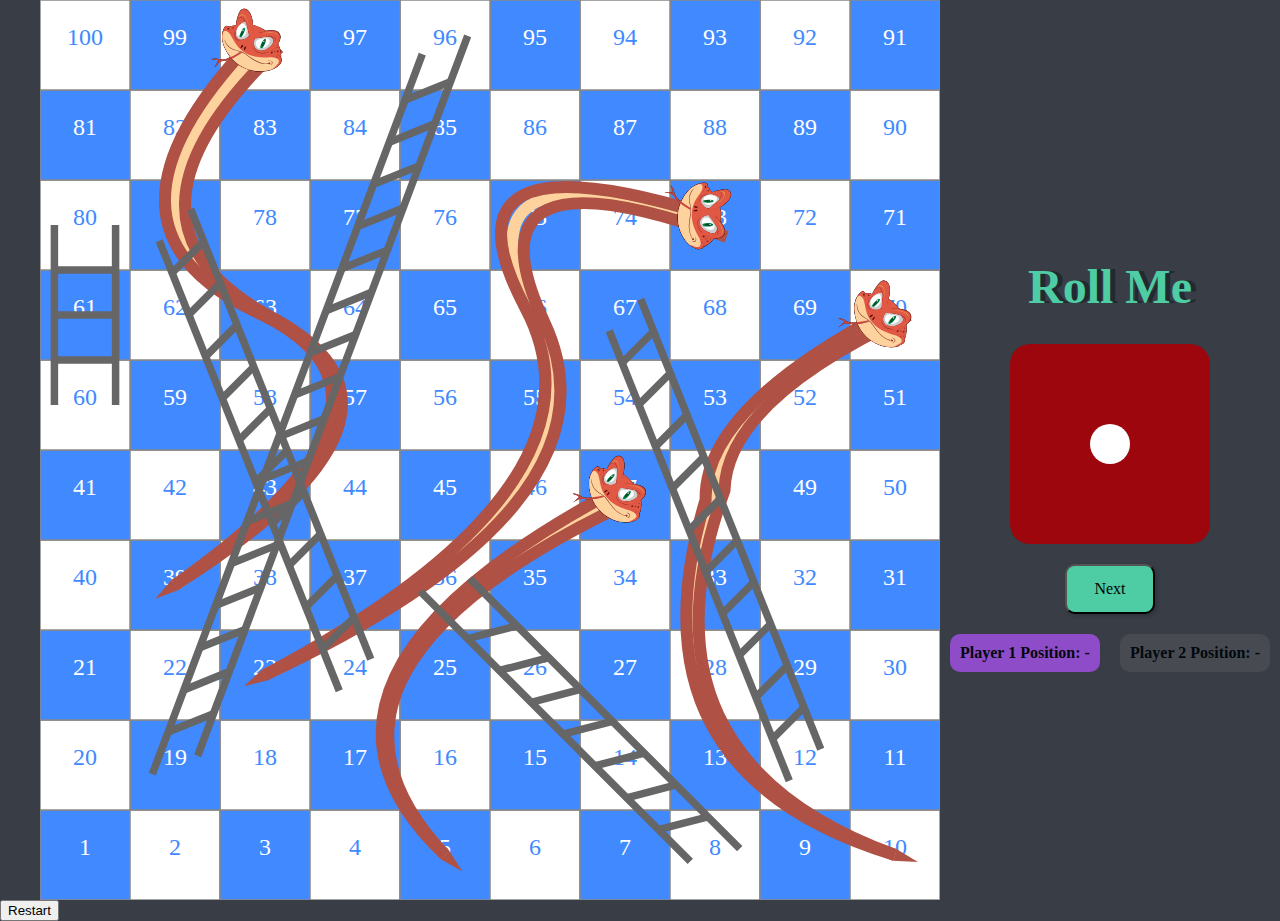
==== commit 34b6afb0: "css changes" ====
--- a/dice_game/snake_and_lader.html
+++ b/dice_game/snake_and_lader.html
@@ -524,7 +524,7 @@
                         </g>
                     </g>
                 </svg>
-            </div>
+            </div>  
             <div class="container">
                 <h1>Roll Me</h1>
                 <div class="player-1">
@@ -571,6 +571,8 @@
                 </div>
             </div>
         </div>
-        <div class="won" id="won"></div>  
+        <div class="won" id="won">
+          <button class="restart-btn">Restart</button>
+        </div>  
       </body>
 </html>
--- a/dice_game/css/dice.css
+++ b/dice_game/css/dice.css
@@ -238,11 +238,11 @@
 }
 
 .player-1-turm #player-1 circle{
-  stroke-width: 3px !important;
-  stroke: red !important;
+  stroke-width: 6px !important;
+  stroke: rgb(248, 211, 211) !important;
 }
 
 .player-2-turm #player-2 circle{
-  stroke-width: 3px !important;
-  stroke: red !important;
+  stroke-width: 6px !important;
+  stroke: rgb(247, 215, 215) !important;
 }